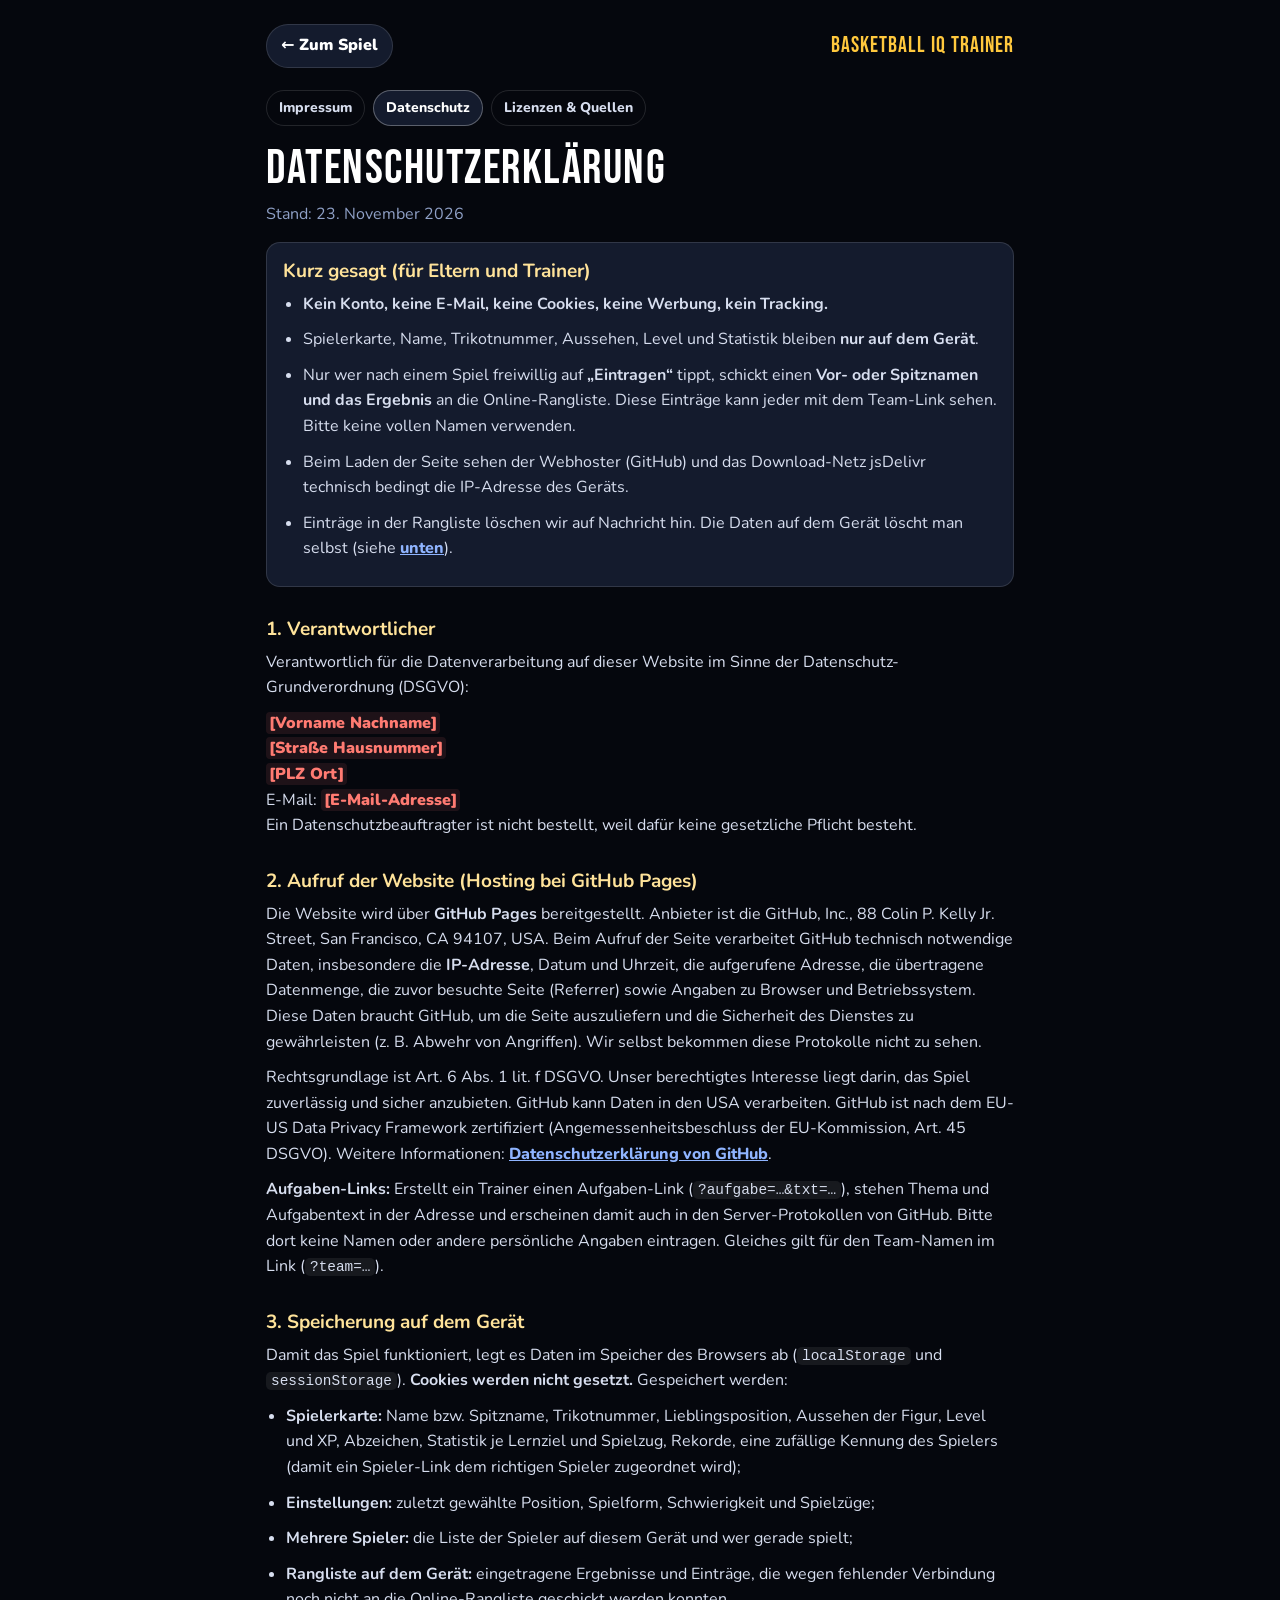
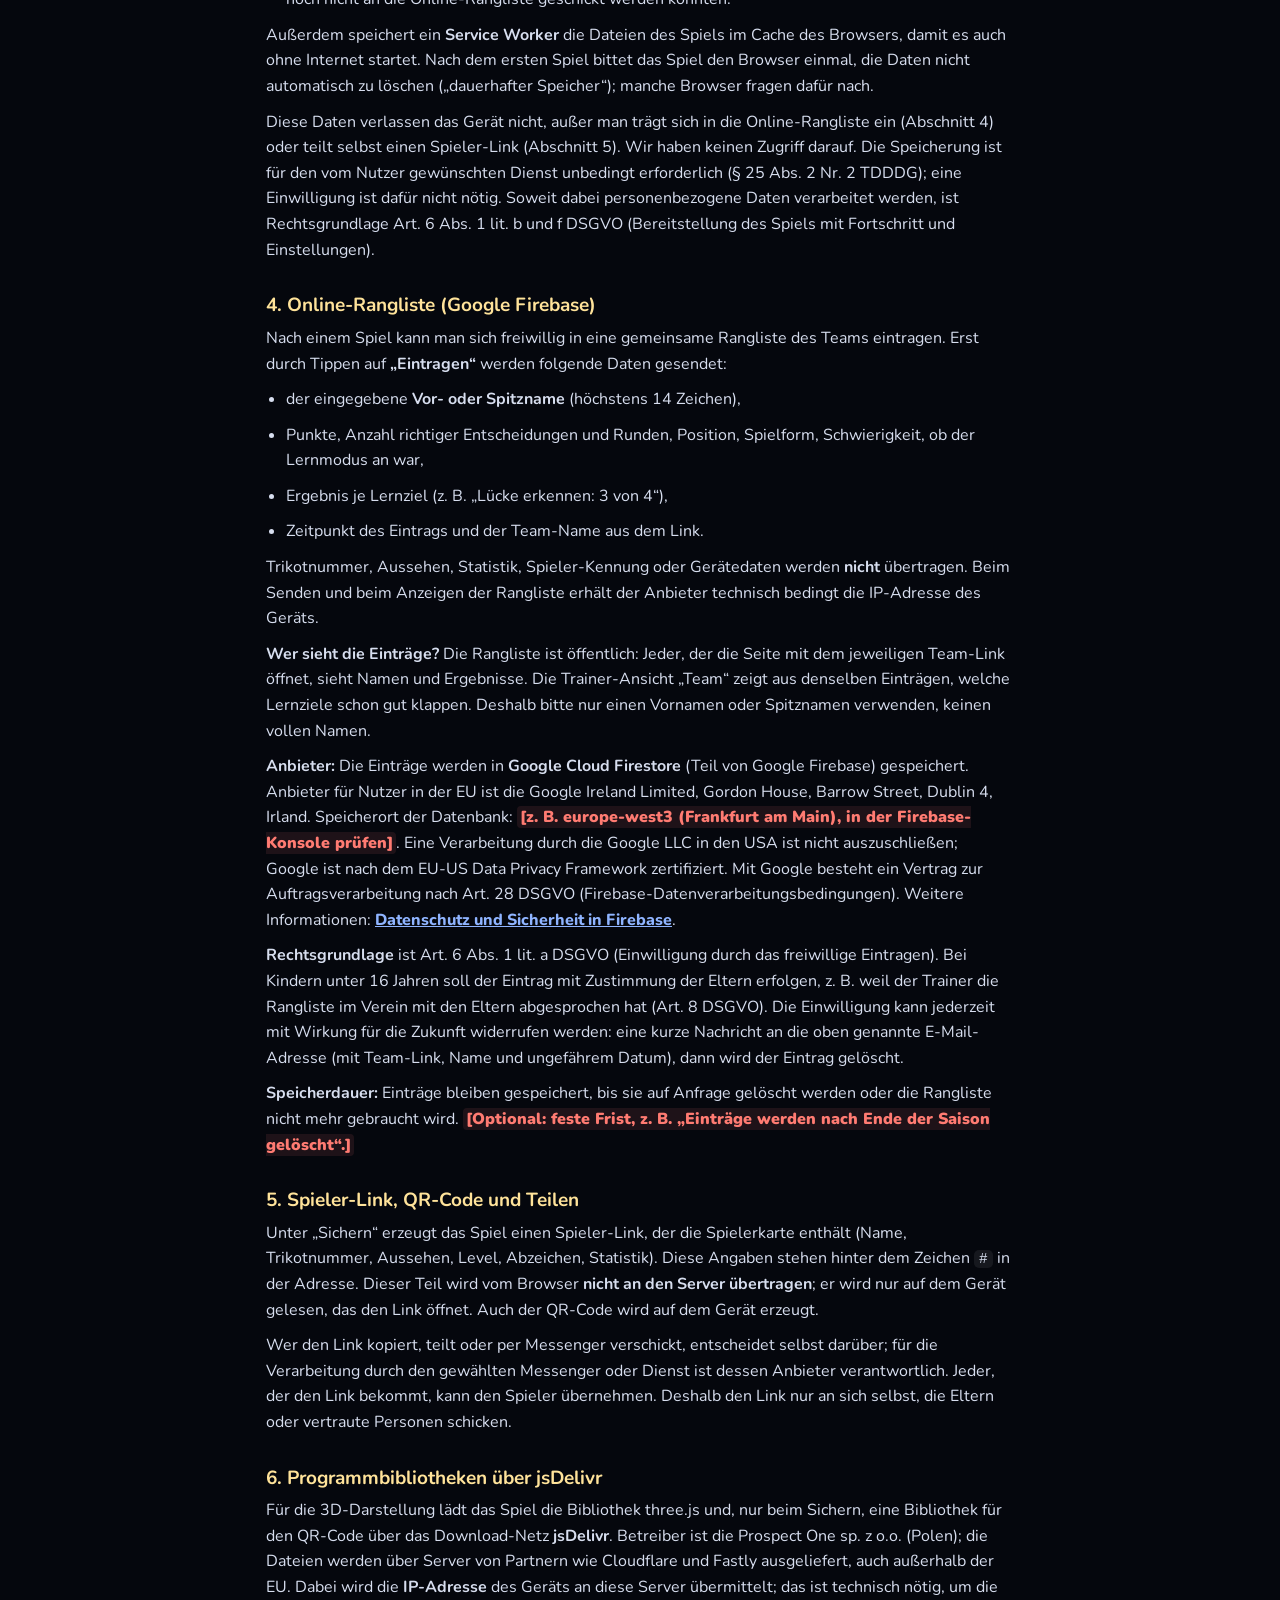
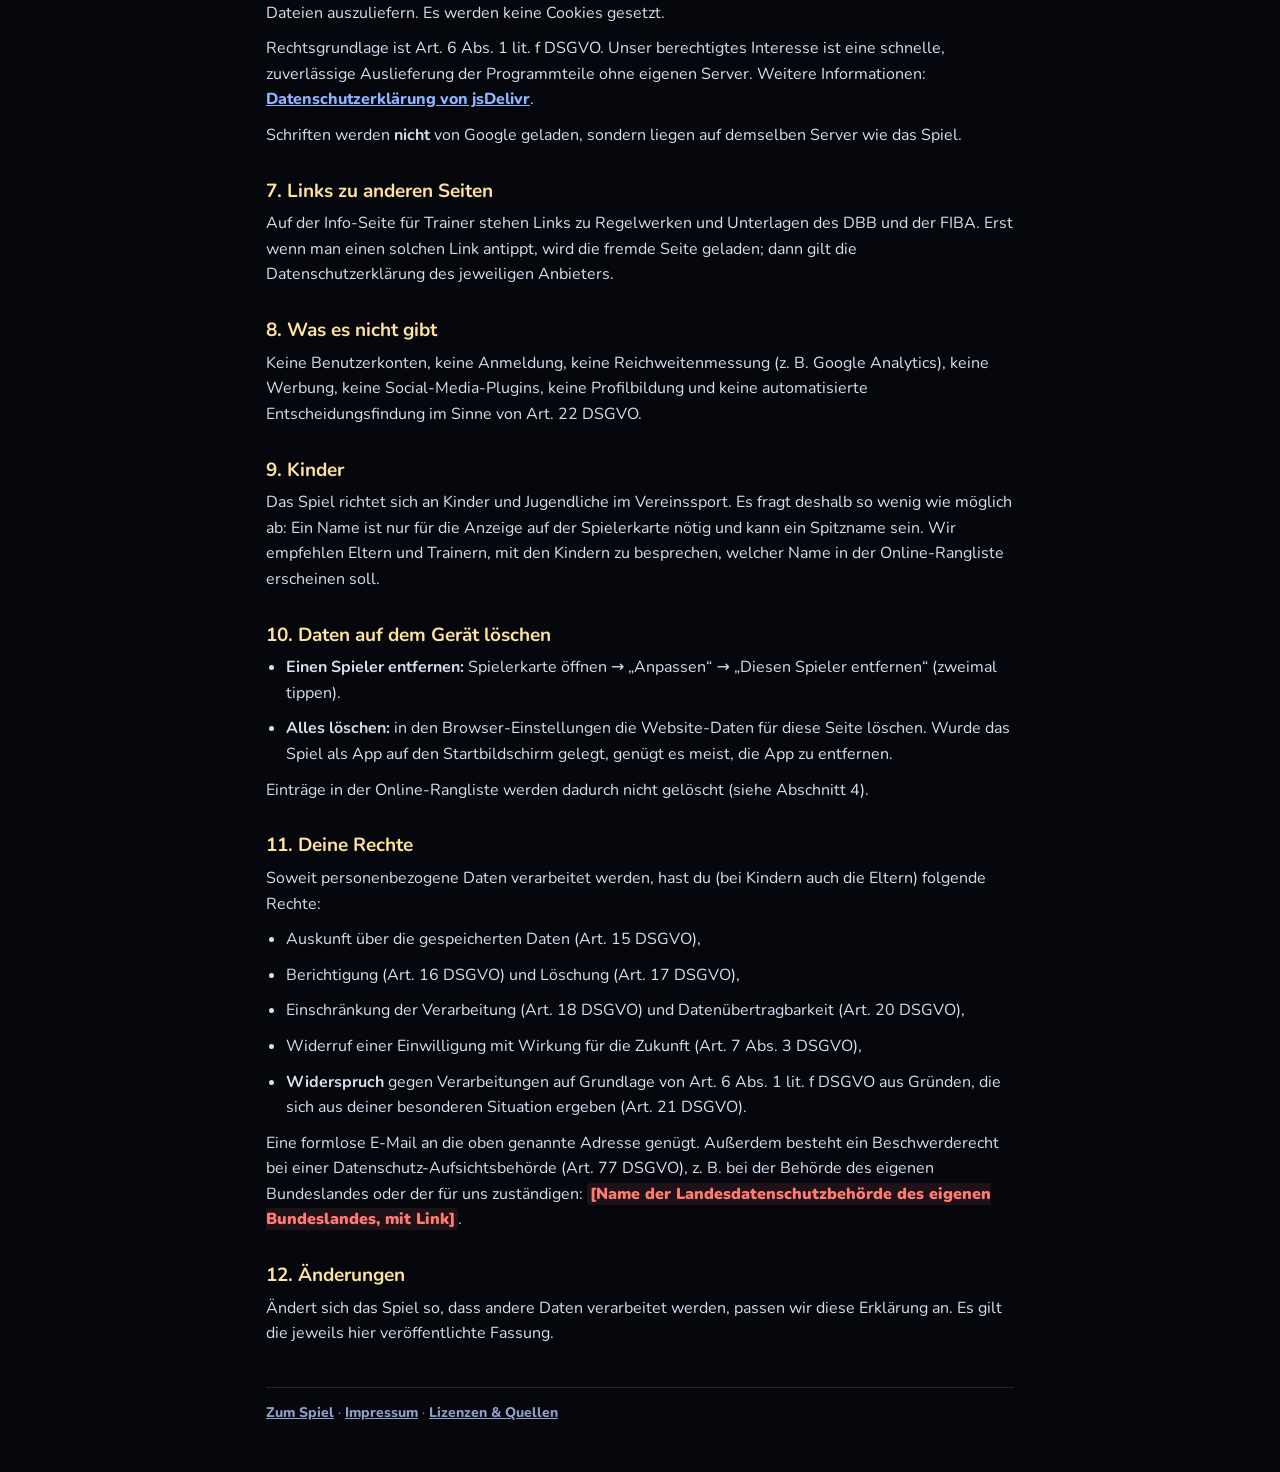
==== datenschutz.html @ e874f72d "Impressum, Datenschutzerklärung und Lizenzseite; Schriften lokal - impressum.html, datenschutz.html," ====
<!DOCTYPE html>
<html lang="de">
<head>
<meta charset="utf-8">
<meta name="viewport" content="width=device-width,initial-scale=1,viewport-fit=cover">
<meta name="theme-color" content="#05070d">
<meta name="robots" content="noindex">
<title>Datenschutz · Basketball IQ Trainer</title>
<link rel="icon" href="icon.svg" type="image/svg+xml">
<link rel="stylesheet" href="legal.css">
</head>
<body>
<div class="wrap">
<header class="top"><a class="back" href="./">&larr; Zum Spiel</a><span class="brand">Basketball IQ Trainer</span></header>
<nav class="legal" aria-label="Rechtliches"><a href="impressum.html">Impressum</a><a href="datenschutz.html" aria-current="page">Datenschutz</a><a href="lizenzen.html">Lizenzen &amp; Quellen</a></nav>

<h1>Datenschutzerklärung</h1>
<p class="mut">Stand: 23. November 2026</p>

<div class="box">
<h2>Kurz gesagt (für Eltern und Trainer)</h2>
<ul>
<li><b>Kein Konto, keine E-Mail, keine Cookies, keine Werbung, kein Tracking.</b></li>
<li>Spielerkarte, Name, Trikotnummer, Aussehen, Level und Statistik bleiben <b>nur auf dem Gerät</b>.</li>
<li>Nur wer nach einem Spiel freiwillig auf <b>„Eintragen“</b> tippt, schickt einen <b>Vor- oder Spitznamen und das Ergebnis</b> an die Online-Rangliste. Diese Einträge kann jeder mit dem Team-Link sehen. Bitte keine vollen Namen verwenden.</li>
<li>Beim Laden der Seite sehen der Webhoster (GitHub) und das Download-Netz jsDelivr technisch bedingt die IP-Adresse des Geräts.</li>
<li>Einträge in der Rangliste löschen wir auf Nachricht hin. Die Daten auf dem Gerät löscht man selbst (siehe <a href="#loeschen">unten</a>).</li>
</ul>
</div>

<h2>1. Verantwortlicher</h2>
<p>Verantwortlich für die Datenverarbeitung auf dieser Website im Sinne der Datenschutz-Grundverordnung (DSGVO):</p>
<address>
<span class="todo">[Vorname Nachname]</span><br>
<span class="todo">[Straße Hausnummer]</span><br>
<span class="todo">[PLZ Ort]</span><br>
E-Mail: <span class="todo">[E-Mail-Adresse]</span>
</address>
<p>Ein Datenschutzbeauftragter ist nicht bestellt, weil dafür keine gesetzliche Pflicht besteht.</p>

<h2>2. Aufruf der Website (Hosting bei GitHub Pages)</h2>
<p>Die Website wird über <b>GitHub Pages</b> bereitgestellt. Anbieter ist die GitHub, Inc., 88 Colin P. Kelly Jr. Street, San Francisco, CA 94107, USA. Beim Aufruf der Seite verarbeitet GitHub technisch notwendige Daten, insbesondere die <b>IP-Adresse</b>, Datum und Uhrzeit, die aufgerufene Adresse, die übertragene Datenmenge, die zuvor besuchte Seite (Referrer) sowie Angaben zu Browser und Betriebssystem. Diese Daten braucht GitHub, um die Seite auszuliefern und die Sicherheit des Dienstes zu gewährleisten (z. B. Abwehr von Angriffen). Wir selbst bekommen diese Protokolle nicht zu sehen.</p>
<p>Rechtsgrundlage ist Art. 6 Abs. 1 lit. f DSGVO. Unser berechtigtes Interesse liegt darin, das Spiel zuverlässig und sicher anzubieten. GitHub kann Daten in den USA verarbeiten. GitHub ist nach dem EU-US Data Privacy Framework zertifiziert (Angemessenheitsbeschluss der EU-Kommission, Art. 45 DSGVO). Weitere Informationen: <a href="https://docs.github.com/de/site-policy/privacy-policies/github-general-privacy-statement" target="_blank" rel="noopener">Datenschutzerklärung von GitHub</a>.</p>
<p><b>Aufgaben-Links:</b> Erstellt ein Trainer einen Aufgaben-Link (<code>?aufgabe=…&amp;txt=…</code>), stehen Thema und Aufgabentext in der Adresse und erscheinen damit auch in den Server-Protokollen von GitHub. Bitte dort keine Namen oder andere persönliche Angaben eintragen. Gleiches gilt für den Team-Namen im Link (<code>?team=…</code>).</p>

<h2>3. Speicherung auf dem Gerät</h2>
<p>Damit das Spiel funktioniert, legt es Daten im Speicher des Browsers ab (<code>localStorage</code> und <code>sessionStorage</code>). <b>Cookies werden nicht gesetzt.</b> Gespeichert werden:</p>
<ul>
<li><b>Spielerkarte:</b> Name bzw. Spitzname, Trikotnummer, Lieblingsposition, Aussehen der Figur, Level und XP, Abzeichen, Statistik je Lernziel und Spielzug, Rekorde, eine zufällige Kennung des Spielers (damit ein Spieler-Link dem richtigen Spieler zugeordnet wird);</li>
<li><b>Einstellungen:</b> zuletzt gewählte Position, Spielform, Schwierigkeit und Spielzüge;</li>
<li><b>Mehrere Spieler:</b> die Liste der Spieler auf diesem Gerät und wer gerade spielt;</li>
<li><b>Rangliste auf dem Gerät:</b> eingetragene Ergebnisse und Einträge, die wegen fehlender Verbindung noch nicht an die Online-Rangliste geschickt werden konnten.</li>
</ul>
<p>Außerdem speichert ein <b>Service Worker</b> die Dateien des Spiels im Cache des Browsers, damit es auch ohne Internet startet. Nach dem ersten Spiel bittet das Spiel den Browser einmal, die Daten nicht automatisch zu löschen („dauerhafter Speicher“); manche Browser fragen dafür nach.</p>
<p>Diese Daten verlassen das Gerät nicht, außer man trägt sich in die Online-Rangliste ein (Abschnitt 4) oder teilt selbst einen Spieler-Link (Abschnitt 5). Wir haben keinen Zugriff darauf. Die Speicherung ist für den vom Nutzer gewünschten Dienst unbedingt erforderlich (§ 25 Abs. 2 Nr. 2 TDDDG); eine Einwilligung ist dafür nicht nötig. Soweit dabei personenbezogene Daten verarbeitet werden, ist Rechtsgrundlage Art. 6 Abs. 1 lit. b und f DSGVO (Bereitstellung des Spiels mit Fortschritt und Einstellungen).</p>

<h2 id="rangliste">4. Online-Rangliste (Google Firebase)</h2>
<p>Nach einem Spiel kann man sich freiwillig in eine gemeinsame Rangliste des Teams eintragen. Erst durch Tippen auf <b>„Eintragen“</b> werden folgende Daten gesendet:</p>
<ul>
<li>der eingegebene <b>Vor- oder Spitzname</b> (höchstens 14 Zeichen),</li>
<li>Punkte, Anzahl richtiger Entscheidungen und Runden, Position, Spielform, Schwierigkeit, ob der Lernmodus an war,</li>
<li>Ergebnis je Lernziel (z. B. „Lücke erkennen: 3 von 4“),</li>
<li>Zeitpunkt des Eintrags und der Team-Name aus dem Link.</li>
</ul>
<p>Trikotnummer, Aussehen, Statistik, Spieler-Kennung oder Gerätedaten werden <b>nicht</b> übertragen. Beim Senden und beim Anzeigen der Rangliste erhält der Anbieter technisch bedingt die IP-Adresse des Geräts.</p>
<p><b>Wer sieht die Einträge?</b> Die Rangliste ist öffentlich: Jeder, der die Seite mit dem jeweiligen Team-Link öffnet, sieht Namen und Ergebnisse. Die Trainer-Ansicht „Team“ zeigt aus denselben Einträgen, welche Lernziele schon gut klappen. Deshalb bitte nur einen Vornamen oder Spitznamen verwenden, keinen vollen Namen.</p>
<p><b>Anbieter:</b> Die Einträge werden in <b>Google Cloud Firestore</b> (Teil von Google Firebase) gespeichert. Anbieter für Nutzer in der EU ist die Google Ireland Limited, Gordon House, Barrow Street, Dublin 4, Irland. Speicherort der Datenbank: <span class="todo">[z. B. europe-west3 (Frankfurt am Main), in der Firebase-Konsole prüfen]</span>. Eine Verarbeitung durch die Google LLC in den USA ist nicht auszuschließen; Google ist nach dem EU-US Data Privacy Framework zertifiziert. Mit Google besteht ein Vertrag zur Auftragsverarbeitung nach Art. 28 DSGVO (Firebase-Datenverarbeitungsbedingungen). Weitere Informationen: <a href="https://firebase.google.com/support/privacy" target="_blank" rel="noopener">Datenschutz und Sicherheit in Firebase</a>.</p>
<p><b>Rechtsgrundlage</b> ist Art. 6 Abs. 1 lit. a DSGVO (Einwilligung durch das freiwillige Eintragen). Bei Kindern unter 16 Jahren soll der Eintrag mit Zustimmung der Eltern erfolgen, z. B. weil der Trainer die Rangliste im Verein mit den Eltern abgesprochen hat (Art. 8 DSGVO). Die Einwilligung kann jederzeit mit Wirkung für die Zukunft widerrufen werden: eine kurze Nachricht an die oben genannte E-Mail-Adresse (mit Team-Link, Name und ungefährem Datum), dann wird der Eintrag gelöscht.</p>
<p><b>Speicherdauer:</b> Einträge bleiben gespeichert, bis sie auf Anfrage gelöscht werden oder die Rangliste nicht mehr gebraucht wird. <span class="todo">[Optional: feste Frist, z. B. „Einträge werden nach Ende der Saison gelöscht“.]</span></p>

<h2>5. Spieler-Link, QR-Code und Teilen</h2>
<p>Unter „Sichern“ erzeugt das Spiel einen Spieler-Link, der die Spielerkarte enthält (Name, Trikotnummer, Aussehen, Level, Abzeichen, Statistik). Diese Angaben stehen hinter dem Zeichen <code>#</code> in der Adresse. Dieser Teil wird vom Browser <b>nicht an den Server übertragen</b>; er wird nur auf dem Gerät gelesen, das den Link öffnet. Auch der QR-Code wird auf dem Gerät erzeugt.</p>
<p>Wer den Link kopiert, teilt oder per Messenger verschickt, entscheidet selbst darüber; für die Verarbeitung durch den gewählten Messenger oder Dienst ist dessen Anbieter verantwortlich. Jeder, der den Link bekommt, kann den Spieler übernehmen. Deshalb den Link nur an sich selbst, die Eltern oder vertraute Personen schicken.</p>

<h2>6. Programmbibliotheken über jsDelivr</h2>
<p>Für die 3D-Darstellung lädt das Spiel die Bibliothek three.js und, nur beim Sichern, eine Bibliothek für den QR-Code über das Download-Netz <b>jsDelivr</b>. Betreiber ist die Prospect One sp. z o.o. (Polen); die Dateien werden über Server von Partnern wie Cloudflare und Fastly ausgeliefert, auch außerhalb der EU. Dabei wird die <b>IP-Adresse</b> des Geräts an diese Server übermittelt; das ist technisch nötig, um die Dateien auszuliefern. Es werden keine Cookies gesetzt.</p>
<p>Rechtsgrundlage ist Art. 6 Abs. 1 lit. f DSGVO. Unser berechtigtes Interesse ist eine schnelle, zuverlässige Auslieferung der Programmteile ohne eigenen Server. Weitere Informationen: <a href="https://www.jsdelivr.com/terms/privacy-policy-jsdelivr-net" target="_blank" rel="noopener">Datenschutzerklärung von jsDelivr</a>.</p>
<p>Schriften werden <b>nicht</b> von Google geladen, sondern liegen auf demselben Server wie das Spiel.</p>

<h2>7. Links zu anderen Seiten</h2>
<p>Auf der Info-Seite für Trainer stehen Links zu Regelwerken und Unterlagen des DBB und der FIBA. Erst wenn man einen solchen Link antippt, wird die fremde Seite geladen; dann gilt die Datenschutzerklärung des jeweiligen Anbieters.</p>

<h2>8. Was es nicht gibt</h2>
<p>Keine Benutzerkonten, keine Anmeldung, keine Reichweitenmessung (z. B. Google Analytics), keine Werbung, keine Social-Media-Plugins, keine Profilbildung und keine automatisierte Entscheidungsfindung im Sinne von Art. 22 DSGVO.</p>

<h2>9. Kinder</h2>
<p>Das Spiel richtet sich an Kinder und Jugendliche im Vereinssport. Es fragt deshalb so wenig wie möglich ab: Ein Name ist nur für die Anzeige auf der Spielerkarte nötig und kann ein Spitzname sein. Wir empfehlen Eltern und Trainern, mit den Kindern zu besprechen, welcher Name in der Online-Rangliste erscheinen soll.</p>

<h2 id="loeschen">10. Daten auf dem Gerät löschen</h2>
<ul>
<li><b>Einen Spieler entfernen:</b> Spielerkarte öffnen → „Anpassen“ → „Diesen Spieler entfernen“ (zweimal tippen).</li>
<li><b>Alles löschen:</b> in den Browser-Einstellungen die Website-Daten für diese Seite löschen. Wurde das Spiel als App auf den Startbildschirm gelegt, genügt es meist, die App zu entfernen.</li>
</ul>
<p>Einträge in der Online-Rangliste werden dadurch nicht gelöscht (siehe Abschnitt 4).</p>

<h2>11. Deine Rechte</h2>
<p>Soweit personenbezogene Daten verarbeitet werden, hast du (bei Kindern auch die Eltern) folgende Rechte:</p>
<ul>
<li>Auskunft über die gespeicherten Daten (Art. 15 DSGVO),</li>
<li>Berichtigung (Art. 16 DSGVO) und Löschung (Art. 17 DSGVO),</li>
<li>Einschränkung der Verarbeitung (Art. 18 DSGVO) und Datenübertragbarkeit (Art. 20 DSGVO),</li>
<li>Widerruf einer Einwilligung mit Wirkung für die Zukunft (Art. 7 Abs. 3 DSGVO),</li>
<li><b>Widerspruch</b> gegen Verarbeitungen auf Grundlage von Art. 6 Abs. 1 lit. f DSGVO aus Gründen, die sich aus deiner besonderen Situation ergeben (Art. 21 DSGVO).</li>
</ul>
<p>Eine formlose E-Mail an die oben genannte Adresse genügt. Außerdem besteht ein Beschwerderecht bei einer Datenschutz-Aufsichtsbehörde (Art. 77 DSGVO), z. B. bei der Behörde des eigenen Bundeslandes oder der für uns zuständigen: <span class="todo">[Name der Landesdatenschutzbehörde des eigenen Bundeslandes, mit Link]</span>.</p>

<h2>12. Änderungen</h2>
<p>Ändert sich das Spiel so, dass andere Daten verarbeitet werden, passen wir diese Erklärung an. Es gilt die jeweils hier veröffentlichte Fassung.</p>

<footer><a href="./">Zum Spiel</a> · <a href="impressum.html">Impressum</a> · <a href="lizenzen.html">Lizenzen &amp; Quellen</a></footer>
</div>
</body>
</html>
---- legal.css ----
/* Gemeinsames Aussehen für Impressum, Datenschutz und Lizenzen (gleiche Farben wie das Spiel) */
@font-face{font-family:'Bebas Neue';font-style:normal;font-weight:400;font-display:swap;src:url(fonts/bebas-neue-latin.woff2) format('woff2')}
@font-face{font-family:'Nunito';font-style:normal;font-weight:200 1000;font-display:swap;src:url(fonts/nunito-latin.woff2) format('woff2')}
:root{--bg:#05070d;--card:#141b2d;--line:rgba(255,255,255,.12);--tx:#d7deef;--mut:#8fa0c6;--hd:#fff;--acc:#ffe39a;--lnk:#8fb4ff;--gold:#ffc83d;--todo:#ff7b72}
*{box-sizing:border-box}
html{-webkit-text-size-adjust:100%}
body{margin:0;background:var(--bg);color:var(--tx);font-family:Nunito,system-ui,sans-serif;font-size:16px;line-height:1.6}
.wrap{max-width:780px;margin:0 auto;padding:max(16px,env(safe-area-inset-top)) max(16px,env(safe-area-inset-right)) 48px max(16px,env(safe-area-inset-left))}
header.top{display:flex;align-items:center;gap:12px;padding:8px 0 4px;flex-wrap:wrap}
header.top a.back{display:inline-flex;align-items:center;gap:6px;color:#fff;text-decoration:none;font-weight:900;background:var(--card);border:1px solid var(--line);border-radius:999px;padding:8px 14px}
header.top a.back:hover{border-color:rgba(255,255,255,.3)}
header.top .brand{font-family:'Bebas Neue',Impact,sans-serif;font-size:22px;letter-spacing:1px;color:var(--gold);margin-left:auto}
nav.legal{display:flex;gap:8px;flex-wrap:wrap;margin:18px 0 6px}
nav.legal a{color:var(--tx);text-decoration:none;font-weight:800;font-size:14px;border:1px solid var(--line);border-radius:999px;padding:6px 12px}
nav.legal a[aria-current]{background:var(--card);color:#fff;border-color:rgba(255,255,255,.3)}
h1{font-family:'Bebas Neue',Impact,sans-serif;font-weight:400;letter-spacing:1.5px;font-size:clamp(34px,8vw,48px);line-height:1.05;color:var(--hd);margin:18px 0 8px}
h2{font-size:19px;color:var(--acc);margin:30px 0 8px;line-height:1.3}
h3{font-size:16px;color:#fff;margin:20px 0 6px}
p,li{margin:0 0 10px}
ul{padding-left:20px;margin:0 0 10px}
a{color:var(--lnk);font-weight:800;overflow-wrap:anywhere}
small,.mut{color:var(--mut)}
address{font-style:normal}
.box{background:var(--card);border:1px solid var(--line);border-radius:14px;padding:14px 16px;margin:14px 0}
.box h2{margin-top:2px}
.box ul{margin-bottom:0}
table{width:100%;border-collapse:collapse;margin:8px 0 14px;font-size:14.5px}
th,td{text-align:left;vertical-align:top;padding:8px 10px;border-bottom:1px solid var(--line)}
th{color:#fff;font-weight:900}
.tbl{overflow-x:auto}
code{font-size:.9em;background:rgba(255,255,255,.07);padding:1px 5px;border-radius:5px;overflow-wrap:anywhere}
/* Platzhalter: vor der Veröffentlichung ausfüllen */
.todo{color:var(--todo);font-weight:900;background:rgba(255,123,114,.1);border-radius:4px;padding:0 3px}
footer{margin-top:40px;padding-top:14px;border-top:1px solid var(--line);font-size:14px;color:var(--mut)}
footer a{color:var(--mut)}
pre.lic{white-space:pre-wrap;font-size:13px;line-height:1.45;background:rgba(255,255,255,.04);border:1px solid var(--line);border-radius:10px;padding:10px 12px;color:var(--mut)}
details{margin:6px 0 12px}
summary{cursor:pointer;font-weight:800;color:#fff}
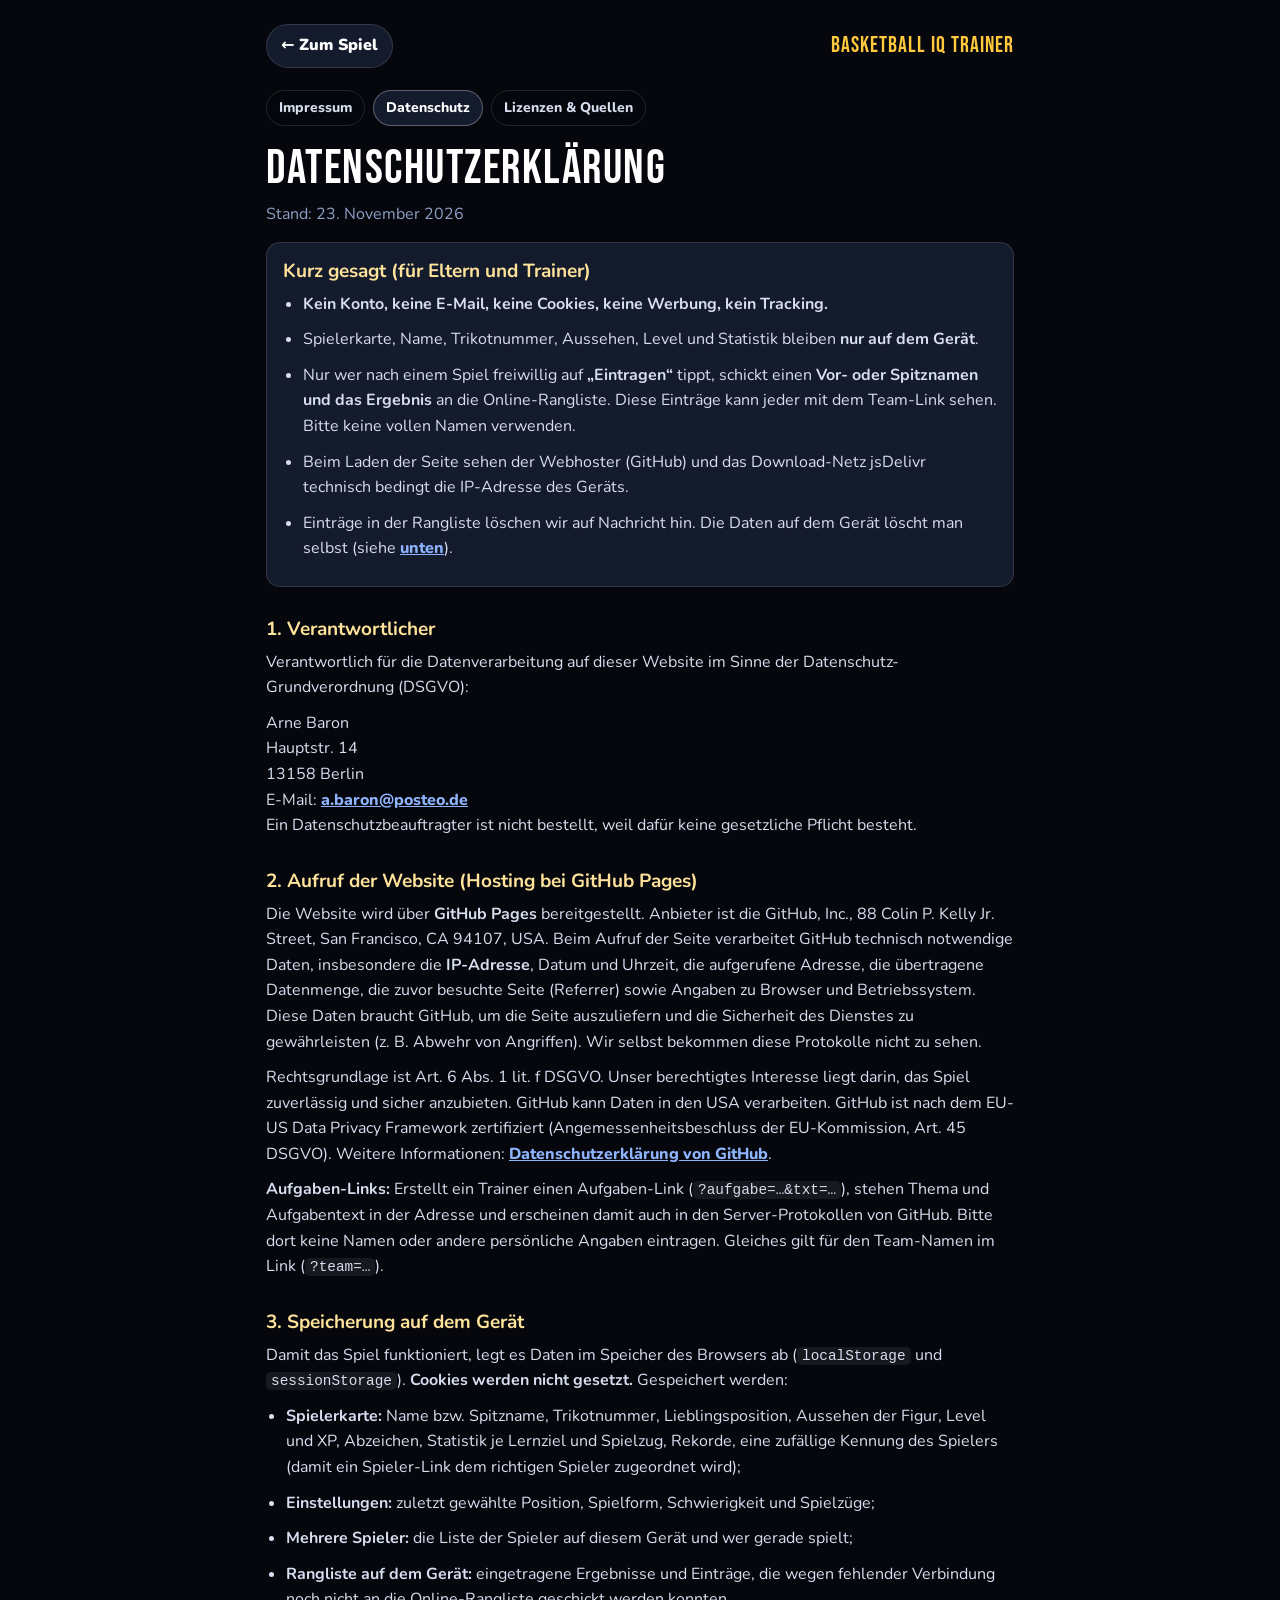
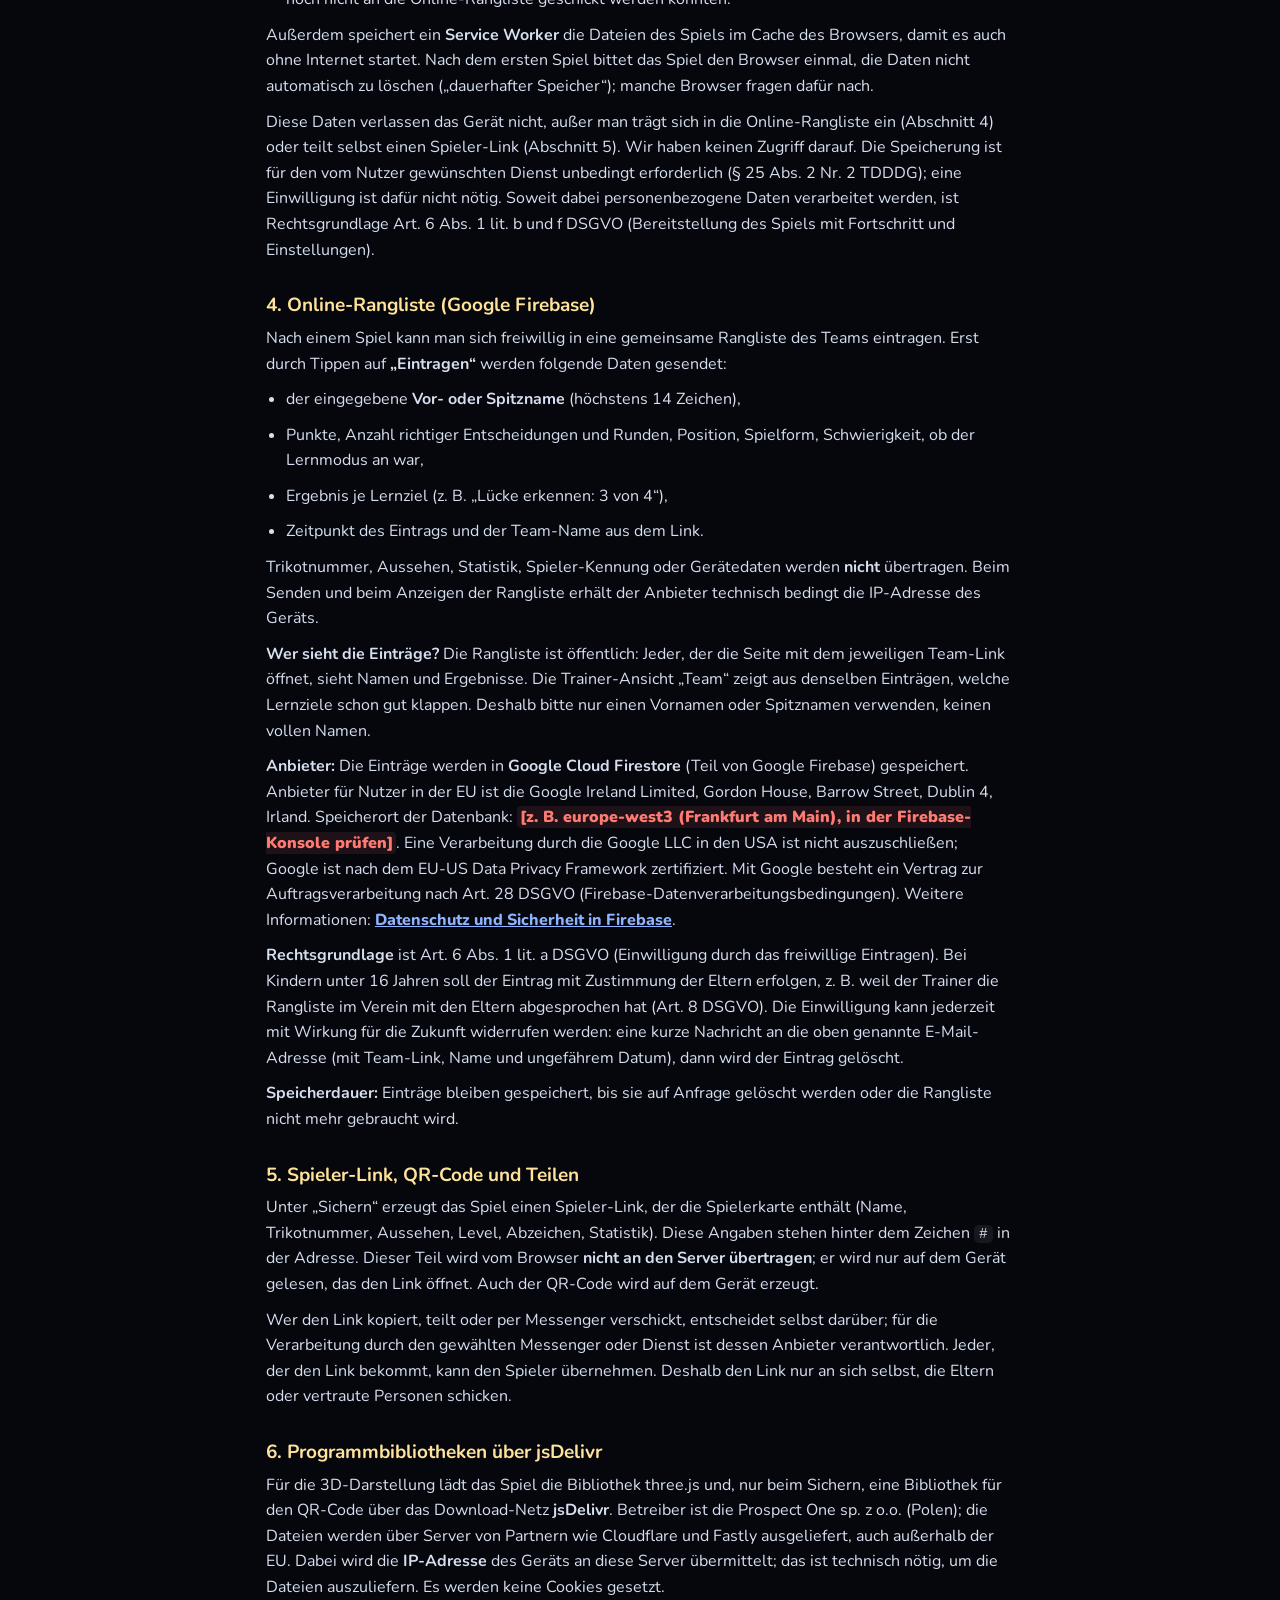
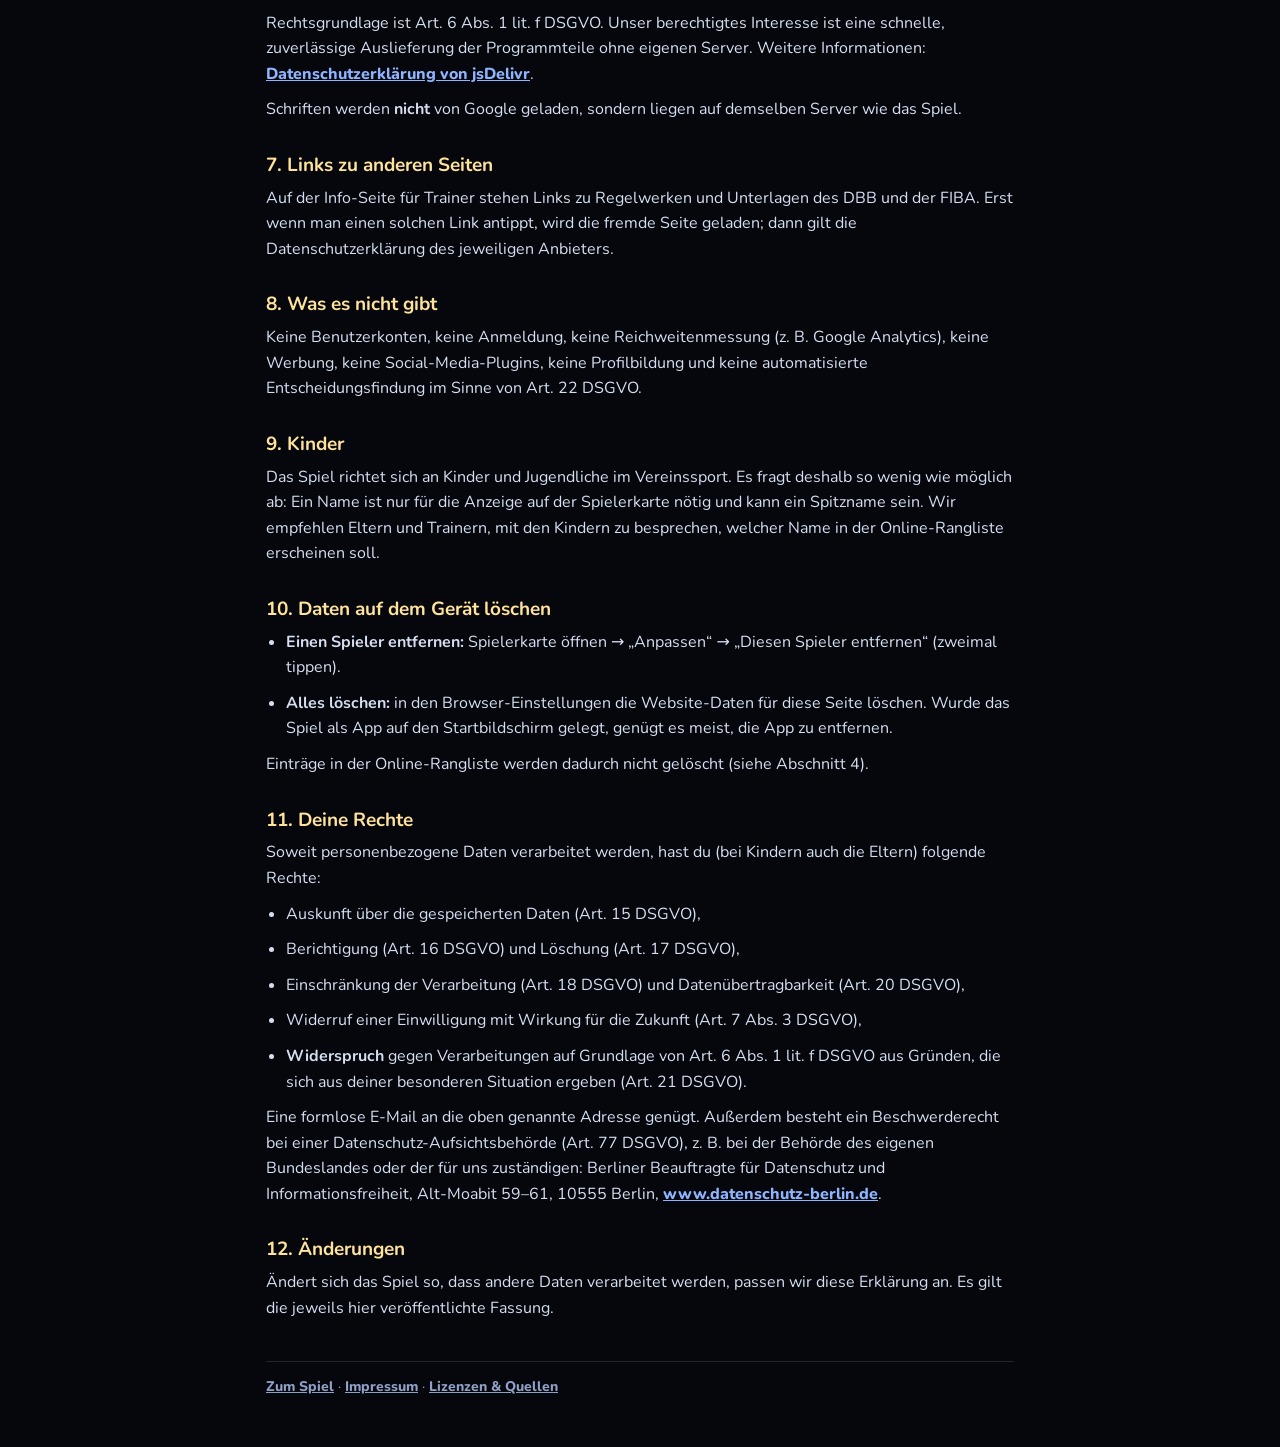
==== commit ab820ab4: "Impressum und Datenschutz: Anbieterangaben und Berliner Aufsichtsbehörde eingetragen Co-Authored-By:" ====
--- a/datenschutz.html
+++ b/datenschutz.html
@@ -31,10 +31,10 @@
 <h2>1. Verantwortlicher</h2>
 <p>Verantwortlich für die Datenverarbeitung auf dieser Website im Sinne der Datenschutz-Grundverordnung (DSGVO):</p>
 <address>
-<span class="todo">[Vorname Nachname]</span><br>
-<span class="todo">[Straße Hausnummer]</span><br>
-<span class="todo">[PLZ Ort]</span><br>
-E-Mail: <span class="todo">[E-Mail-Adresse]</span>
+Arne Baron<br>
+Hauptstr. 14<br>
+13158 Berlin<br>
+E-Mail: <a href="mailto:a.baron@posteo.de">a.baron@posteo.de</a>
 </address>
 <p>Ein Datenschutzbeauftragter ist nicht bestellt, weil dafür keine gesetzliche Pflicht besteht.</p>
 
@@ -66,7 +66,7 @@
 <p><b>Wer sieht die Einträge?</b> Die Rangliste ist öffentlich: Jeder, der die Seite mit dem jeweiligen Team-Link öffnet, sieht Namen und Ergebnisse. Die Trainer-Ansicht „Team“ zeigt aus denselben Einträgen, welche Lernziele schon gut klappen. Deshalb bitte nur einen Vornamen oder Spitznamen verwenden, keinen vollen Namen.</p>
 <p><b>Anbieter:</b> Die Einträge werden in <b>Google Cloud Firestore</b> (Teil von Google Firebase) gespeichert. Anbieter für Nutzer in der EU ist die Google Ireland Limited, Gordon House, Barrow Street, Dublin 4, Irland. Speicherort der Datenbank: <span class="todo">[z. B. europe-west3 (Frankfurt am Main), in der Firebase-Konsole prüfen]</span>. Eine Verarbeitung durch die Google LLC in den USA ist nicht auszuschließen; Google ist nach dem EU-US Data Privacy Framework zertifiziert. Mit Google besteht ein Vertrag zur Auftragsverarbeitung nach Art. 28 DSGVO (Firebase-Datenverarbeitungsbedingungen). Weitere Informationen: <a href="https://firebase.google.com/support/privacy" target="_blank" rel="noopener">Datenschutz und Sicherheit in Firebase</a>.</p>
 <p><b>Rechtsgrundlage</b> ist Art. 6 Abs. 1 lit. a DSGVO (Einwilligung durch das freiwillige Eintragen). Bei Kindern unter 16 Jahren soll der Eintrag mit Zustimmung der Eltern erfolgen, z. B. weil der Trainer die Rangliste im Verein mit den Eltern abgesprochen hat (Art. 8 DSGVO). Die Einwilligung kann jederzeit mit Wirkung für die Zukunft widerrufen werden: eine kurze Nachricht an die oben genannte E-Mail-Adresse (mit Team-Link, Name und ungefährem Datum), dann wird der Eintrag gelöscht.</p>
-<p><b>Speicherdauer:</b> Einträge bleiben gespeichert, bis sie auf Anfrage gelöscht werden oder die Rangliste nicht mehr gebraucht wird. <span class="todo">[Optional: feste Frist, z. B. „Einträge werden nach Ende der Saison gelöscht“.]</span></p>
+<p><b>Speicherdauer:</b> Einträge bleiben gespeichert, bis sie auf Anfrage gelöscht werden oder die Rangliste nicht mehr gebraucht wird.</p>
 
 <h2>5. Spieler-Link, QR-Code und Teilen</h2>
 <p>Unter „Sichern“ erzeugt das Spiel einen Spieler-Link, der die Spielerkarte enthält (Name, Trikotnummer, Aussehen, Level, Abzeichen, Statistik). Diese Angaben stehen hinter dem Zeichen <code>#</code> in der Adresse. Dieser Teil wird vom Browser <b>nicht an den Server übertragen</b>; er wird nur auf dem Gerät gelesen, das den Link öffnet. Auch der QR-Code wird auf dem Gerät erzeugt.</p>
@@ -102,7 +102,7 @@
 <li>Widerruf einer Einwilligung mit Wirkung für die Zukunft (Art. 7 Abs. 3 DSGVO),</li>
 <li><b>Widerspruch</b> gegen Verarbeitungen auf Grundlage von Art. 6 Abs. 1 lit. f DSGVO aus Gründen, die sich aus deiner besonderen Situation ergeben (Art. 21 DSGVO).</li>
 </ul>
-<p>Eine formlose E-Mail an die oben genannte Adresse genügt. Außerdem besteht ein Beschwerderecht bei einer Datenschutz-Aufsichtsbehörde (Art. 77 DSGVO), z. B. bei der Behörde des eigenen Bundeslandes oder der für uns zuständigen: <span class="todo">[Name der Landesdatenschutzbehörde des eigenen Bundeslandes, mit Link]</span>.</p>
+<p>Eine formlose E-Mail an die oben genannte Adresse genügt. Außerdem besteht ein Beschwerderecht bei einer Datenschutz-Aufsichtsbehörde (Art. 77 DSGVO), z. B. bei der Behörde des eigenen Bundeslandes oder der für uns zuständigen: Berliner Beauftragte für Datenschutz und Informationsfreiheit, Alt-Moabit 59–61, 10555 Berlin, <a href="https://www.datenschutz-berlin.de" target="_blank" rel="noopener">www.datenschutz-berlin.de</a>.</p>
 
 <h2>12. Änderungen</h2>
 <p>Ändert sich das Spiel so, dass andere Daten verarbeitet werden, passen wir diese Erklärung an. Es gilt die jeweils hier veröffentlichte Fassung.</p>
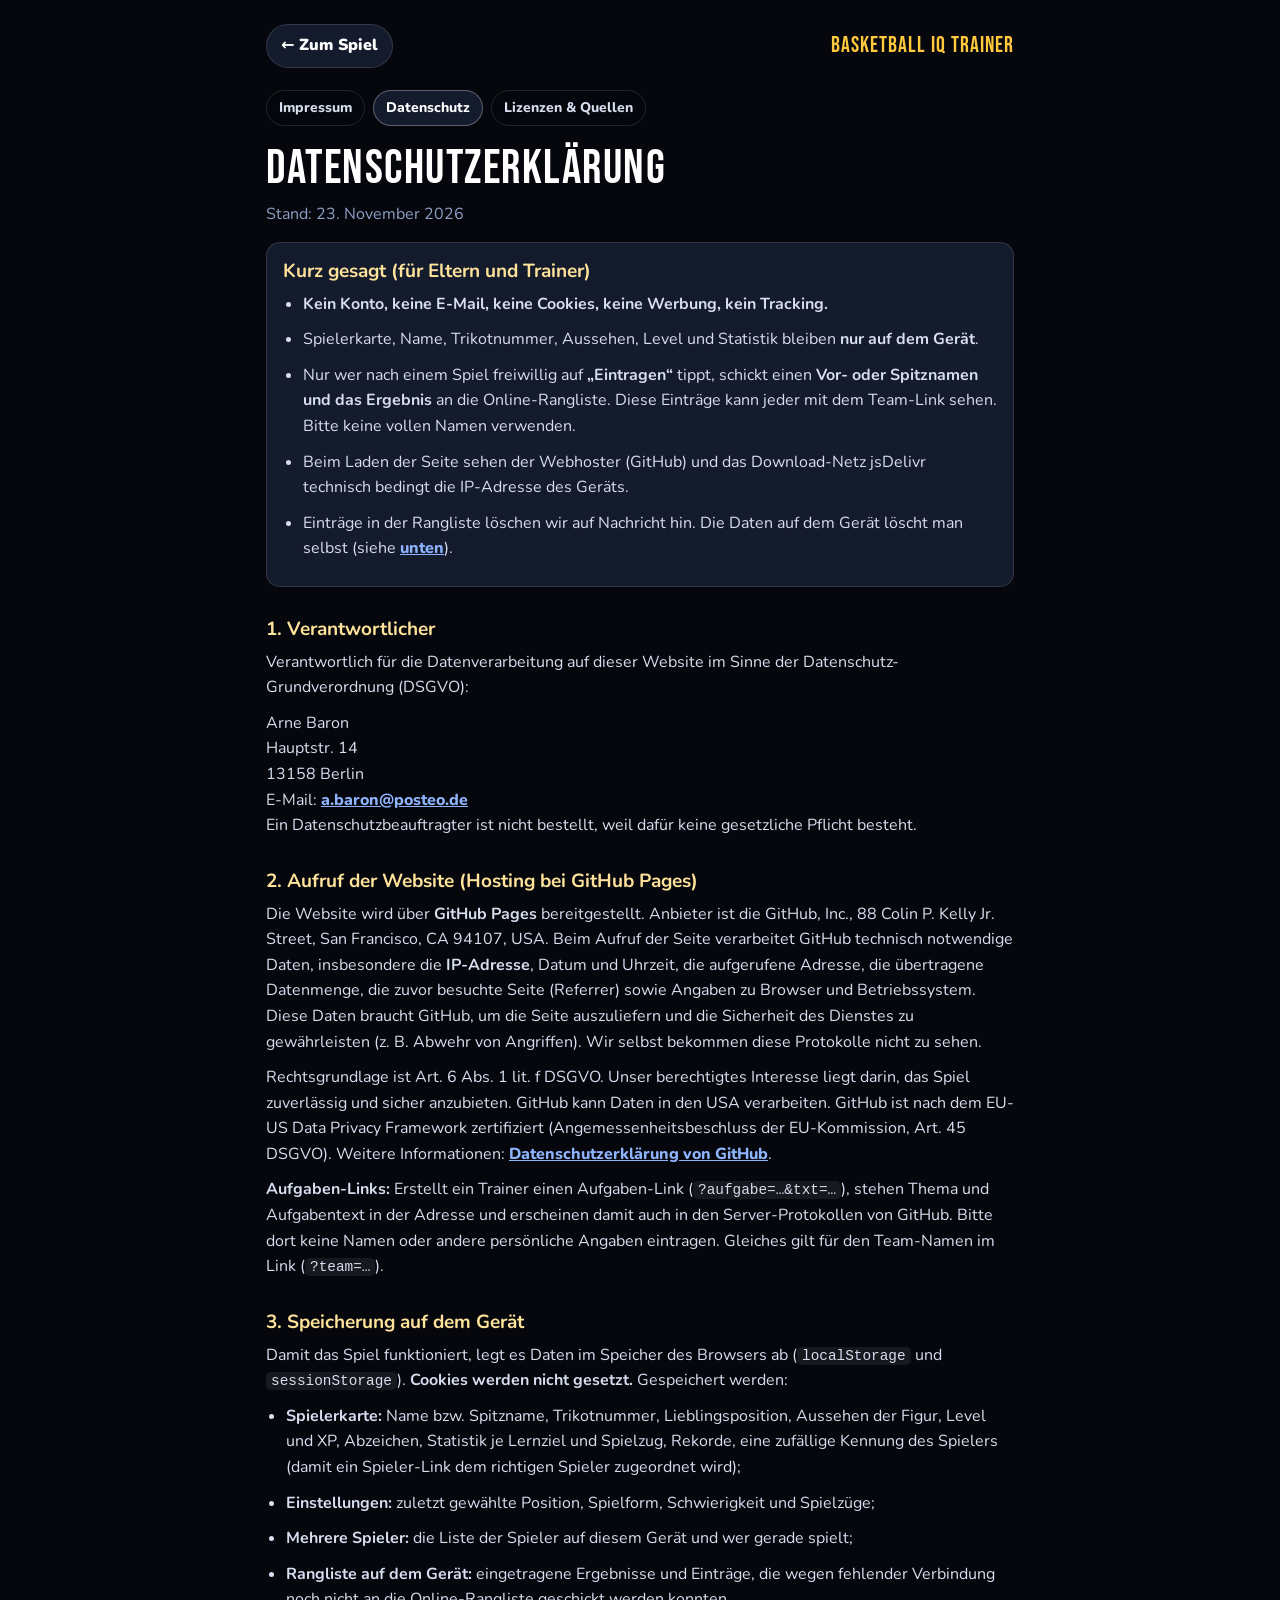
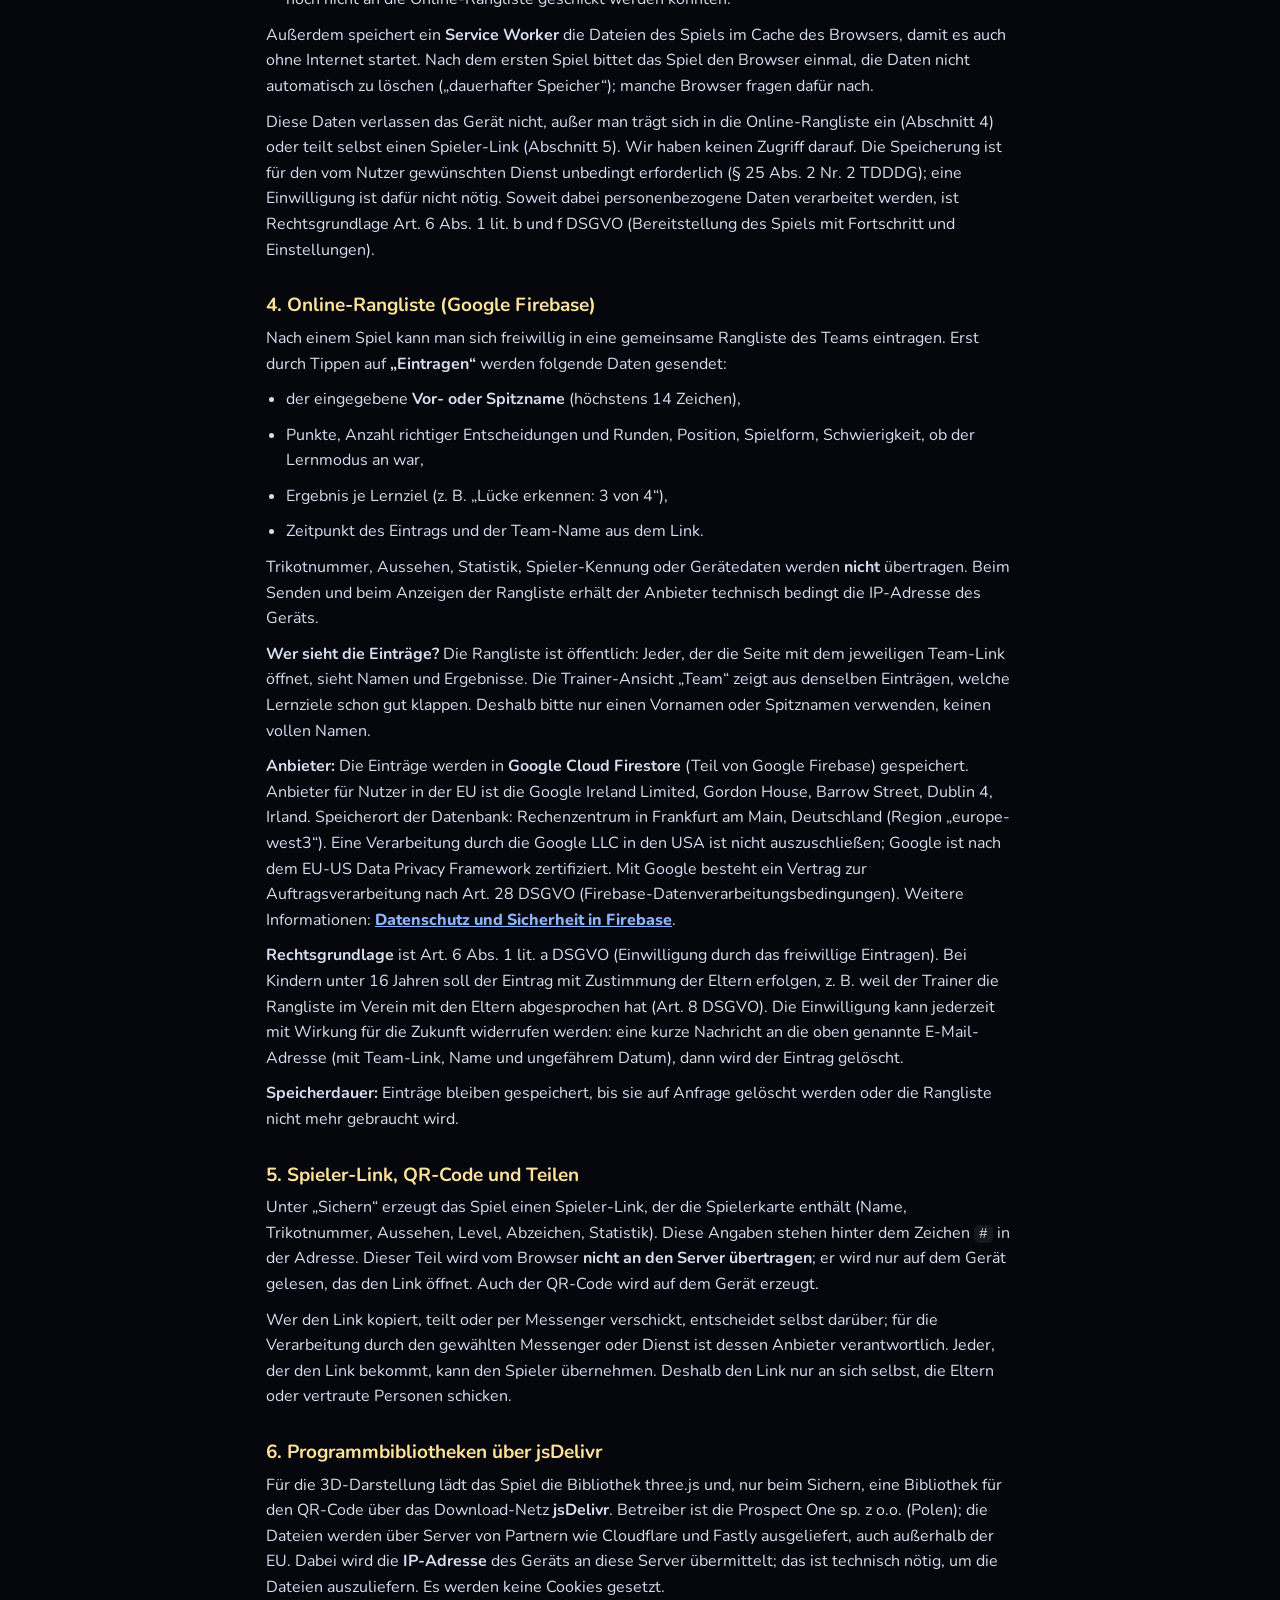
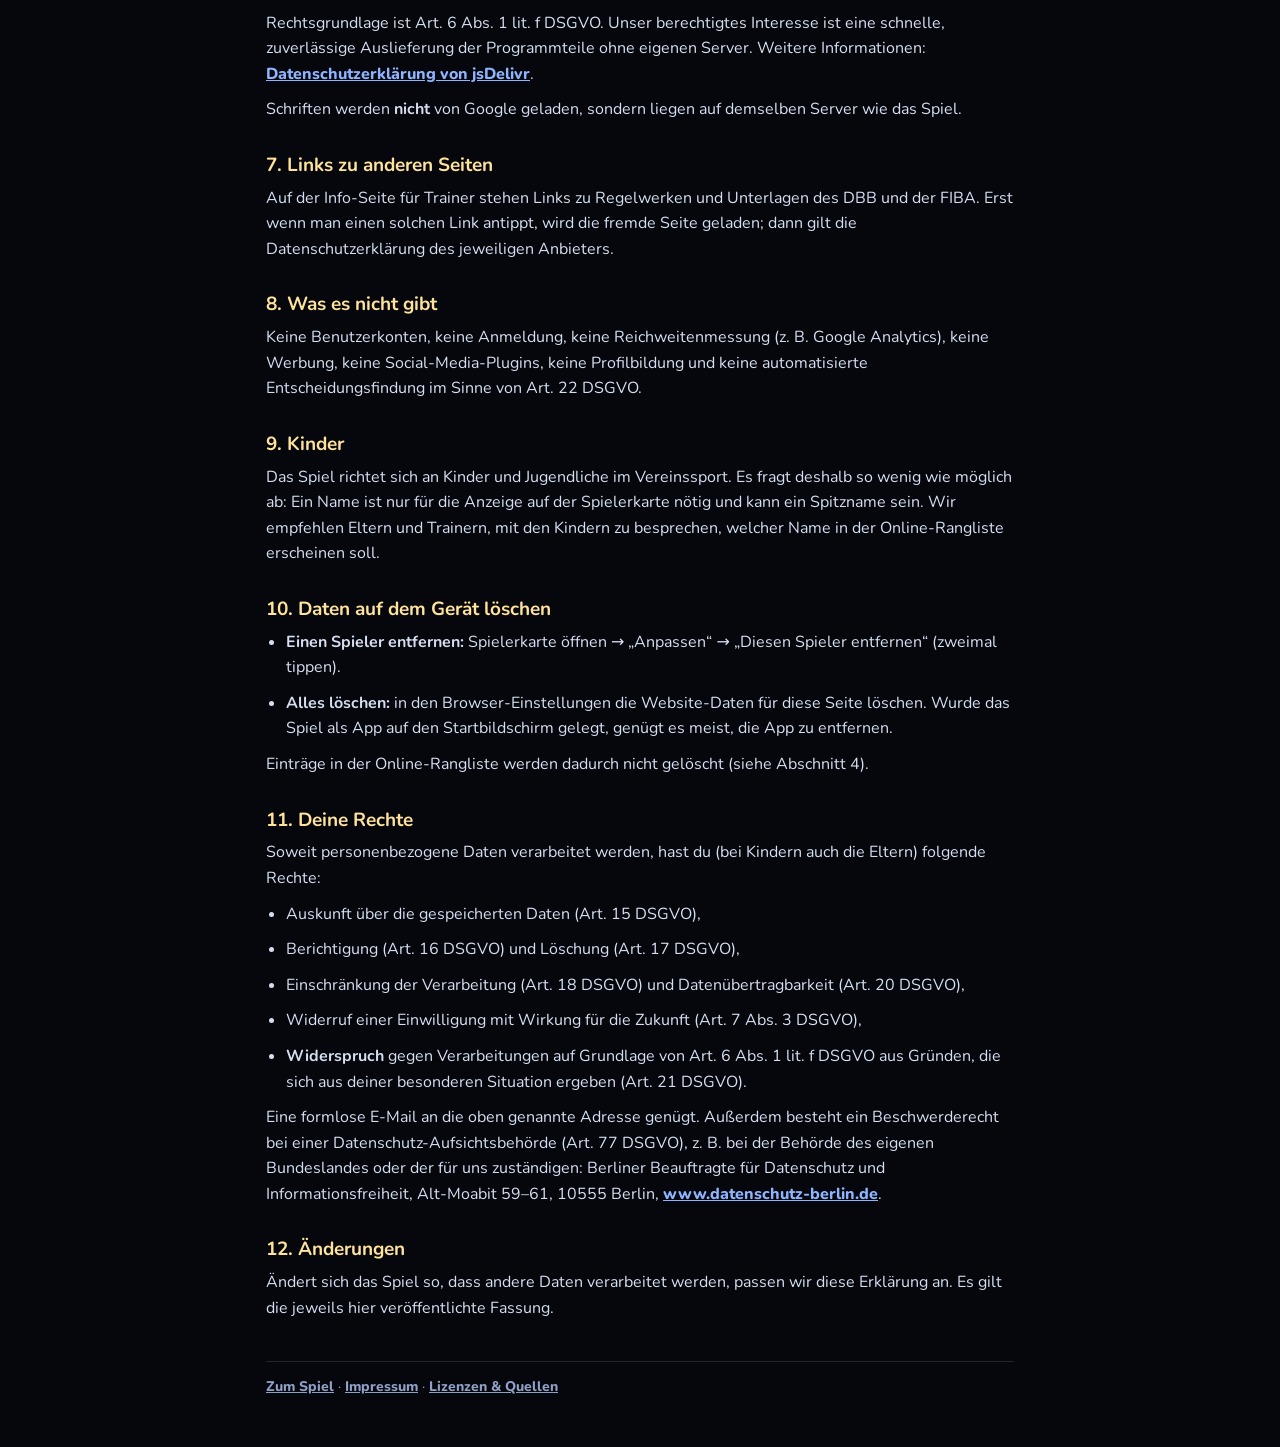
==== commit de4428f3: "Datenschutz: Firestore-Standort Frankfurt (europe-west3) eingetragen Co-Authored-By: Claude Opus 5.5" ====
--- a/datenschutz.html
+++ b/datenschutz.html
@@ -64,7 +64,7 @@
 </ul>
 <p>Trikotnummer, Aussehen, Statistik, Spieler-Kennung oder Gerätedaten werden <b>nicht</b> übertragen. Beim Senden und beim Anzeigen der Rangliste erhält der Anbieter technisch bedingt die IP-Adresse des Geräts.</p>
 <p><b>Wer sieht die Einträge?</b> Die Rangliste ist öffentlich: Jeder, der die Seite mit dem jeweiligen Team-Link öffnet, sieht Namen und Ergebnisse. Die Trainer-Ansicht „Team“ zeigt aus denselben Einträgen, welche Lernziele schon gut klappen. Deshalb bitte nur einen Vornamen oder Spitznamen verwenden, keinen vollen Namen.</p>
-<p><b>Anbieter:</b> Die Einträge werden in <b>Google Cloud Firestore</b> (Teil von Google Firebase) gespeichert. Anbieter für Nutzer in der EU ist die Google Ireland Limited, Gordon House, Barrow Street, Dublin 4, Irland. Speicherort der Datenbank: <span class="todo">[z. B. europe-west3 (Frankfurt am Main), in der Firebase-Konsole prüfen]</span>. Eine Verarbeitung durch die Google LLC in den USA ist nicht auszuschließen; Google ist nach dem EU-US Data Privacy Framework zertifiziert. Mit Google besteht ein Vertrag zur Auftragsverarbeitung nach Art. 28 DSGVO (Firebase-Datenverarbeitungsbedingungen). Weitere Informationen: <a href="https://firebase.google.com/support/privacy" target="_blank" rel="noopener">Datenschutz und Sicherheit in Firebase</a>.</p>
+<p><b>Anbieter:</b> Die Einträge werden in <b>Google Cloud Firestore</b> (Teil von Google Firebase) gespeichert. Anbieter für Nutzer in der EU ist die Google Ireland Limited, Gordon House, Barrow Street, Dublin 4, Irland. Speicherort der Datenbank: Rechenzentrum in Frankfurt am Main, Deutschland (Region „europe-west3“). Eine Verarbeitung durch die Google LLC in den USA ist nicht auszuschließen; Google ist nach dem EU-US Data Privacy Framework zertifiziert. Mit Google besteht ein Vertrag zur Auftragsverarbeitung nach Art. 28 DSGVO (Firebase-Datenverarbeitungsbedingungen). Weitere Informationen: <a href="https://firebase.google.com/support/privacy" target="_blank" rel="noopener">Datenschutz und Sicherheit in Firebase</a>.</p>
 <p><b>Rechtsgrundlage</b> ist Art. 6 Abs. 1 lit. a DSGVO (Einwilligung durch das freiwillige Eintragen). Bei Kindern unter 16 Jahren soll der Eintrag mit Zustimmung der Eltern erfolgen, z. B. weil der Trainer die Rangliste im Verein mit den Eltern abgesprochen hat (Art. 8 DSGVO). Die Einwilligung kann jederzeit mit Wirkung für die Zukunft widerrufen werden: eine kurze Nachricht an die oben genannte E-Mail-Adresse (mit Team-Link, Name und ungefährem Datum), dann wird der Eintrag gelöscht.</p>
 <p><b>Speicherdauer:</b> Einträge bleiben gespeichert, bis sie auf Anfrage gelöscht werden oder die Rangliste nicht mehr gebraucht wird.</p>
 
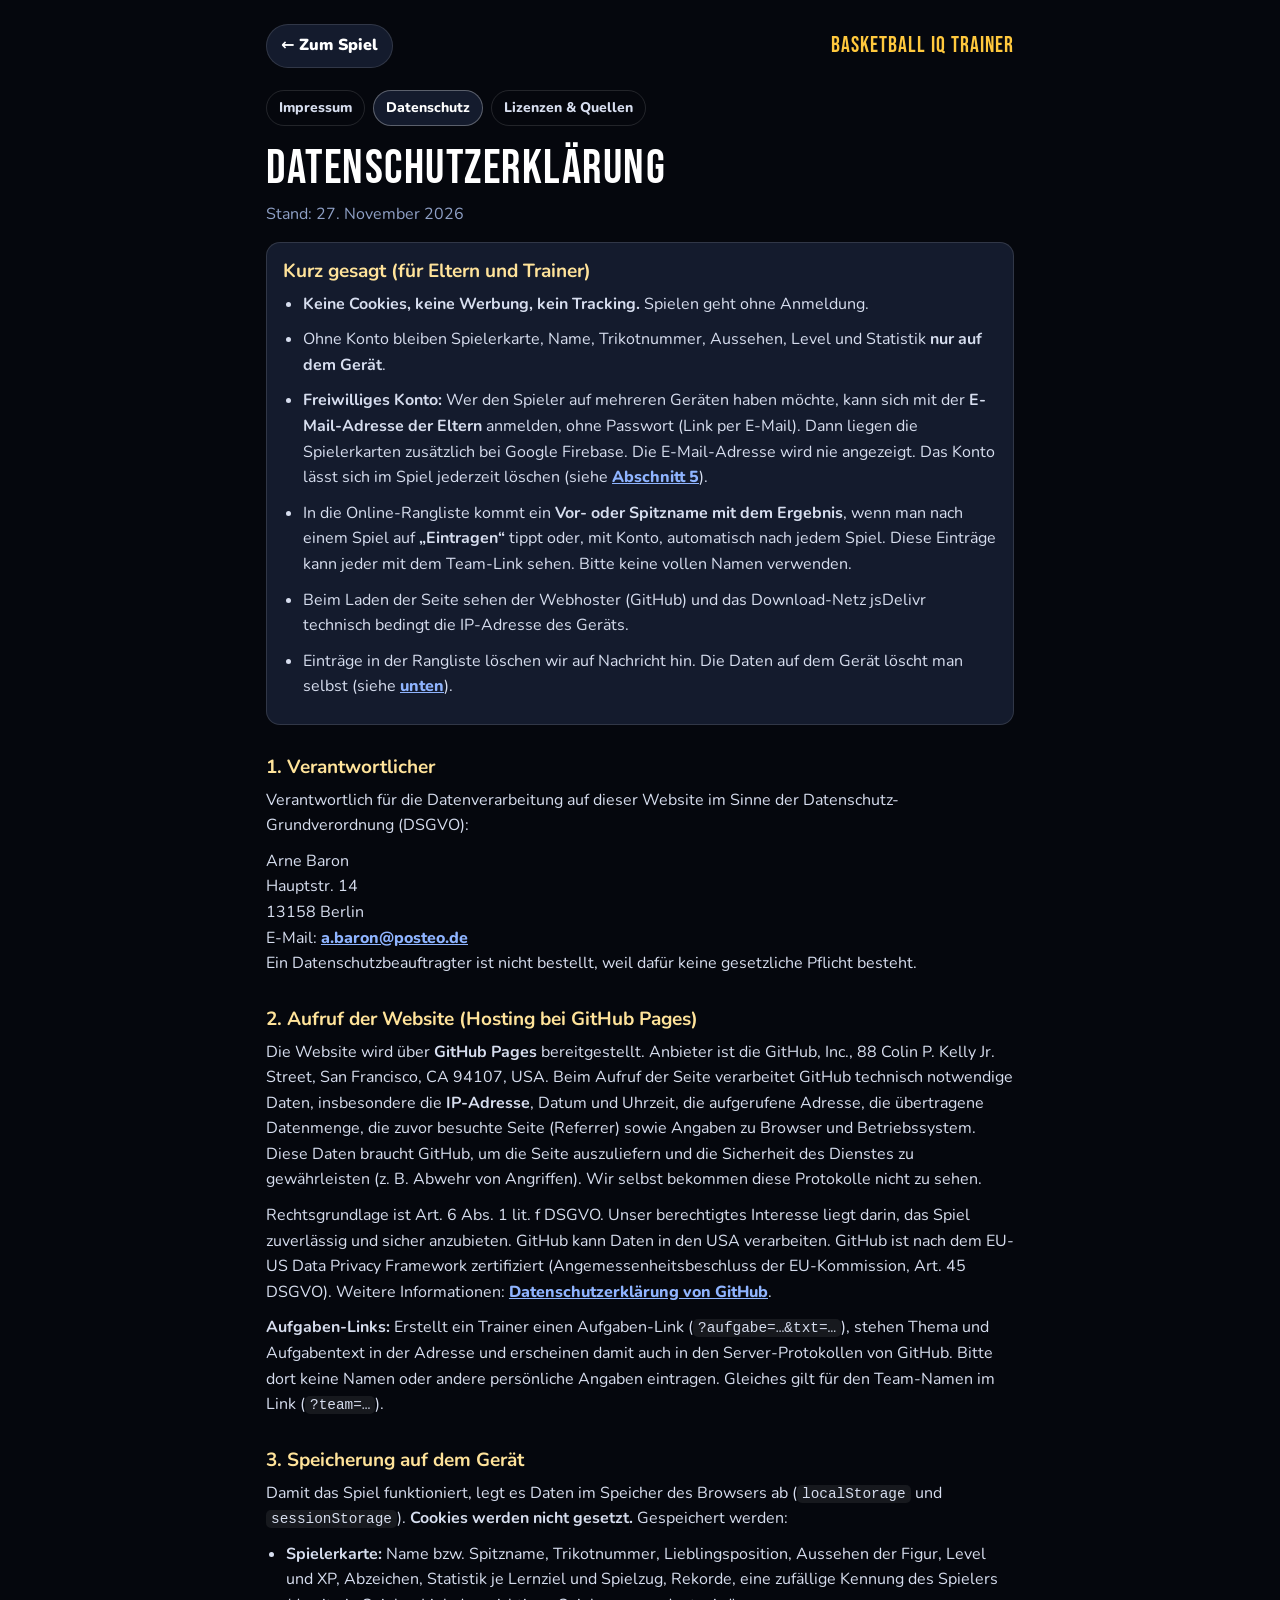
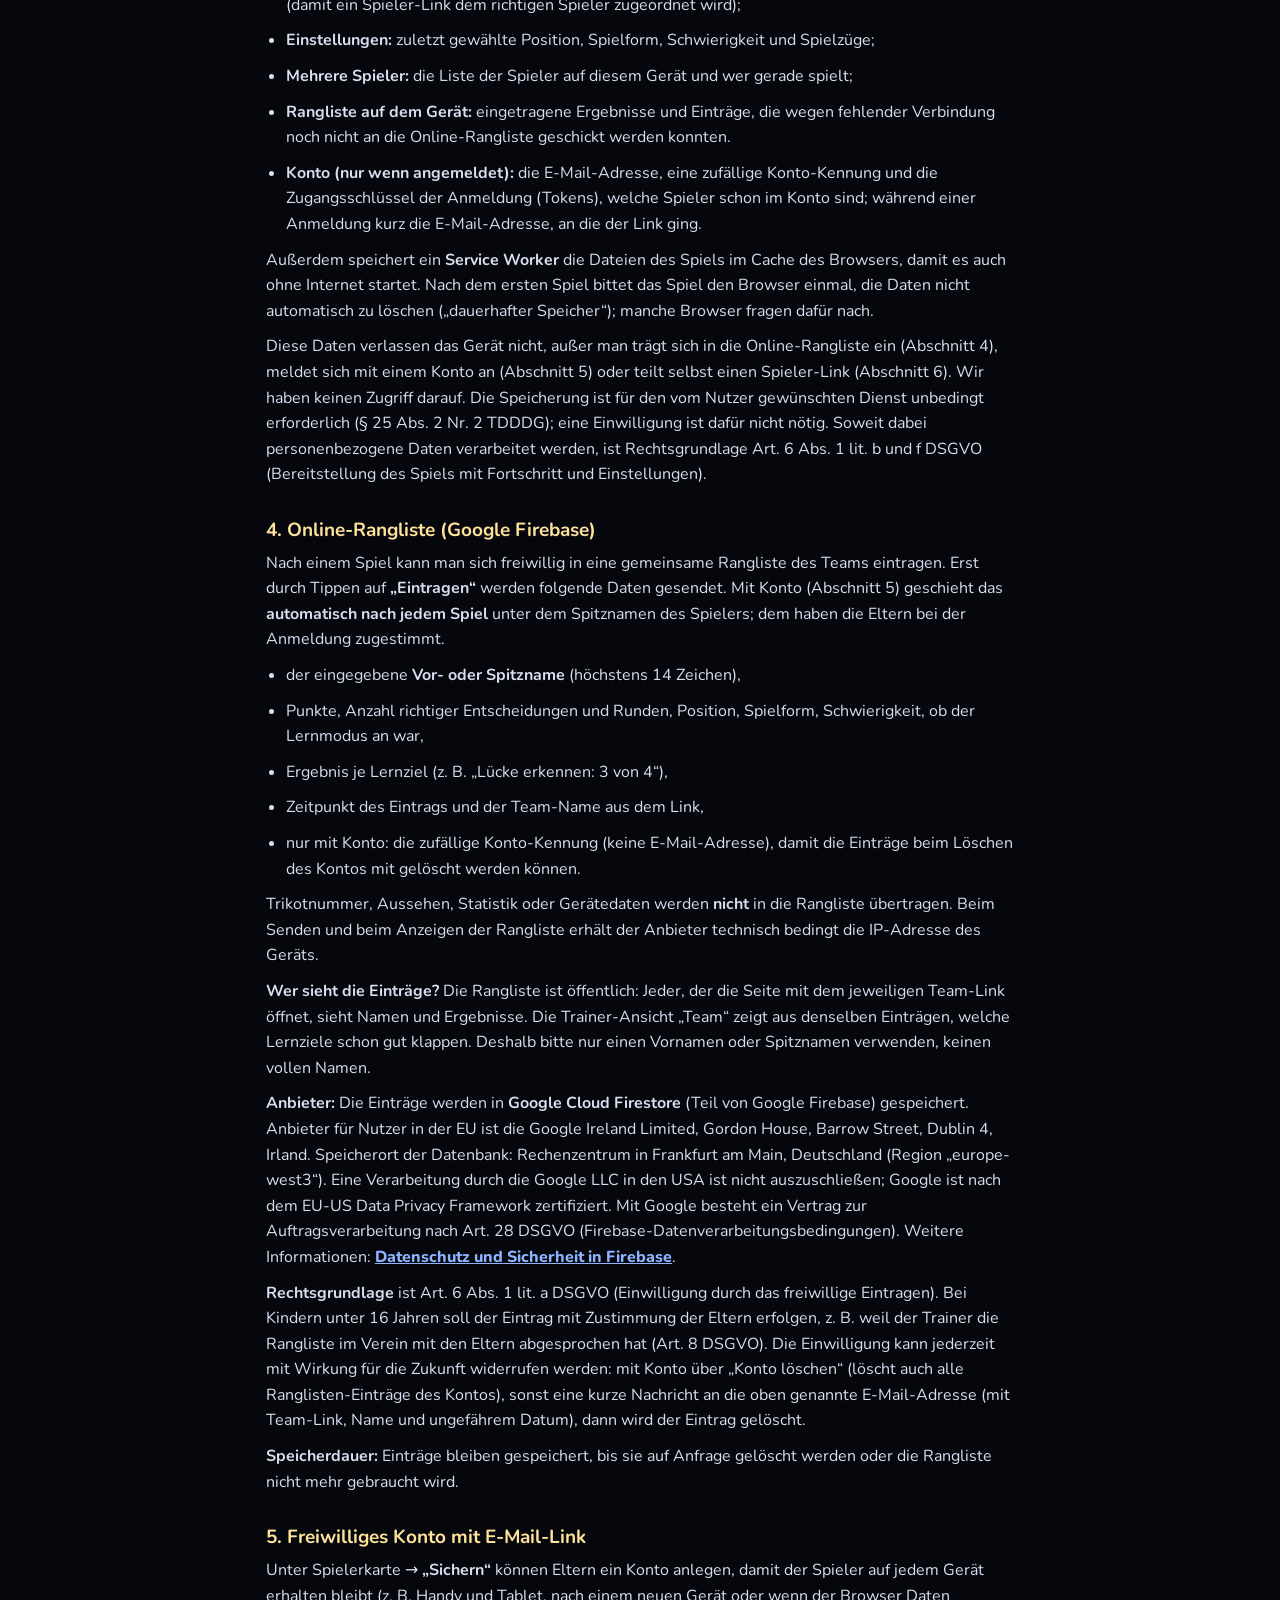
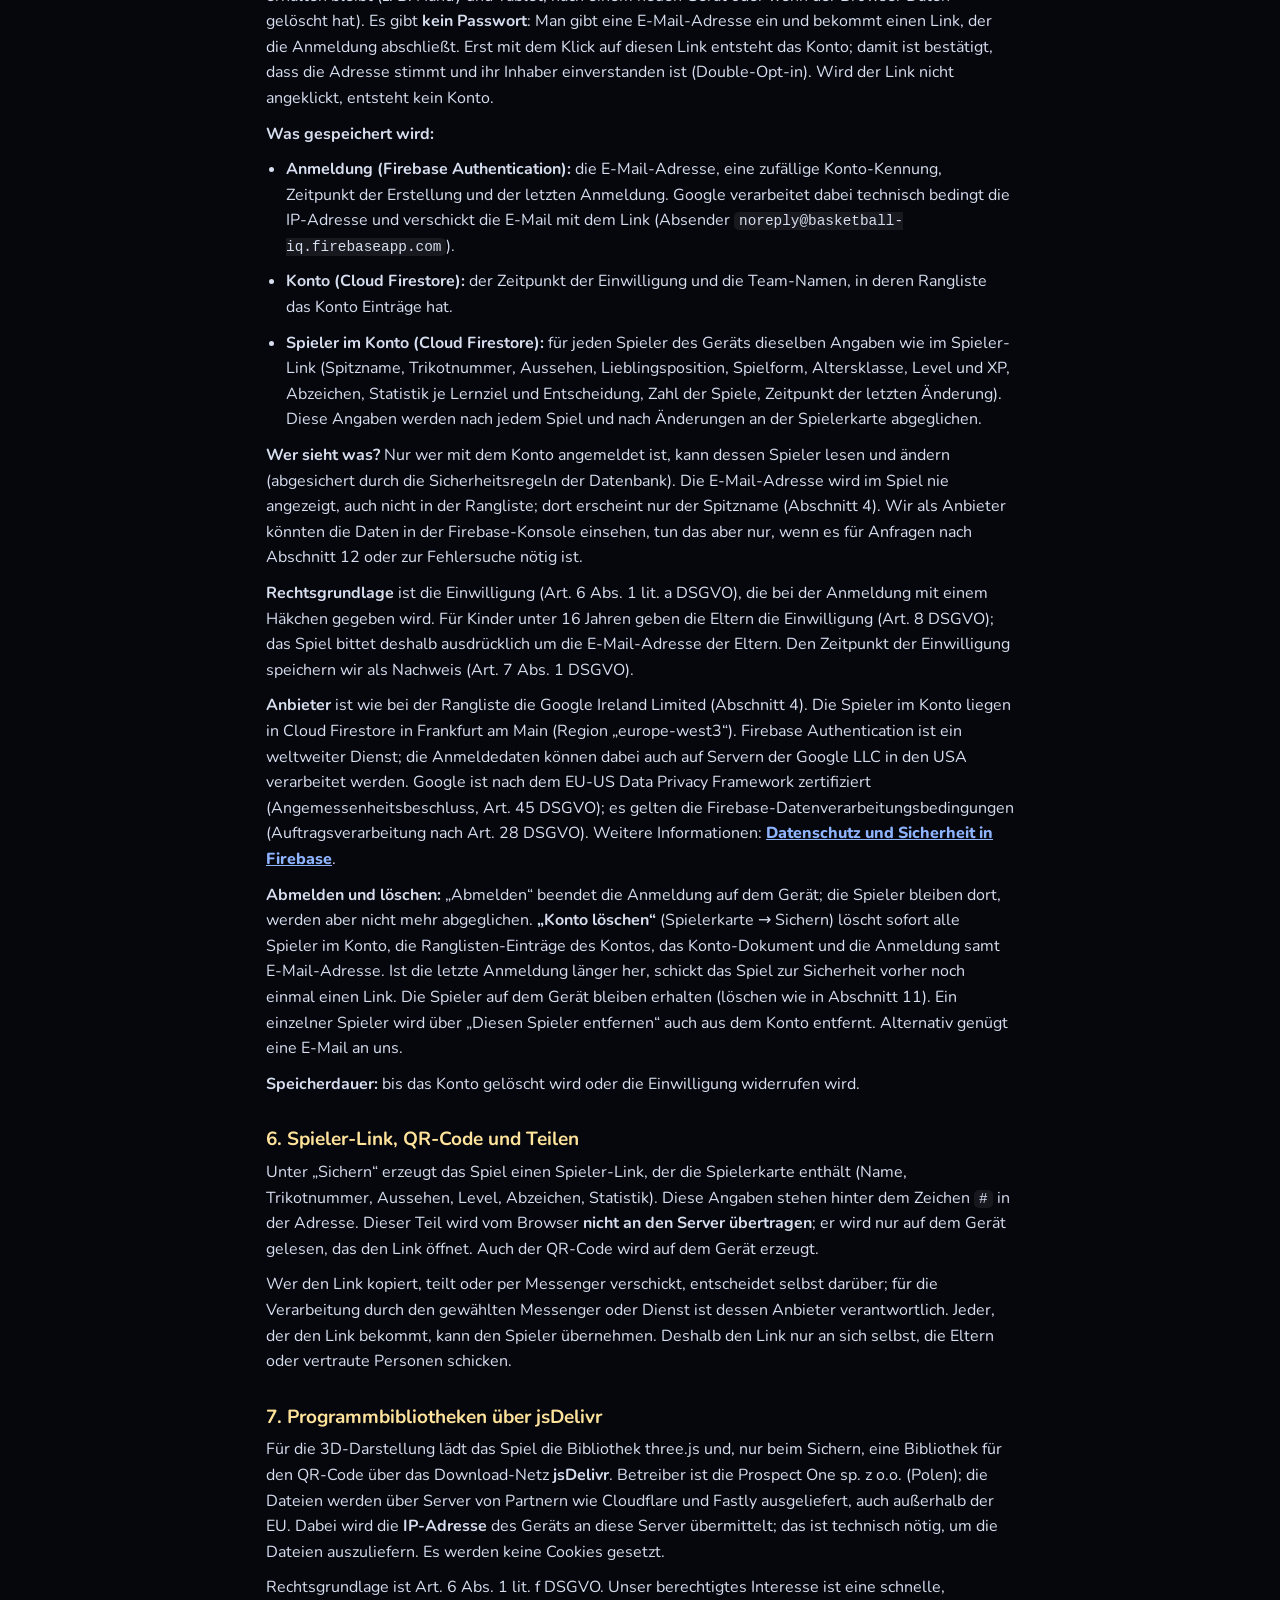
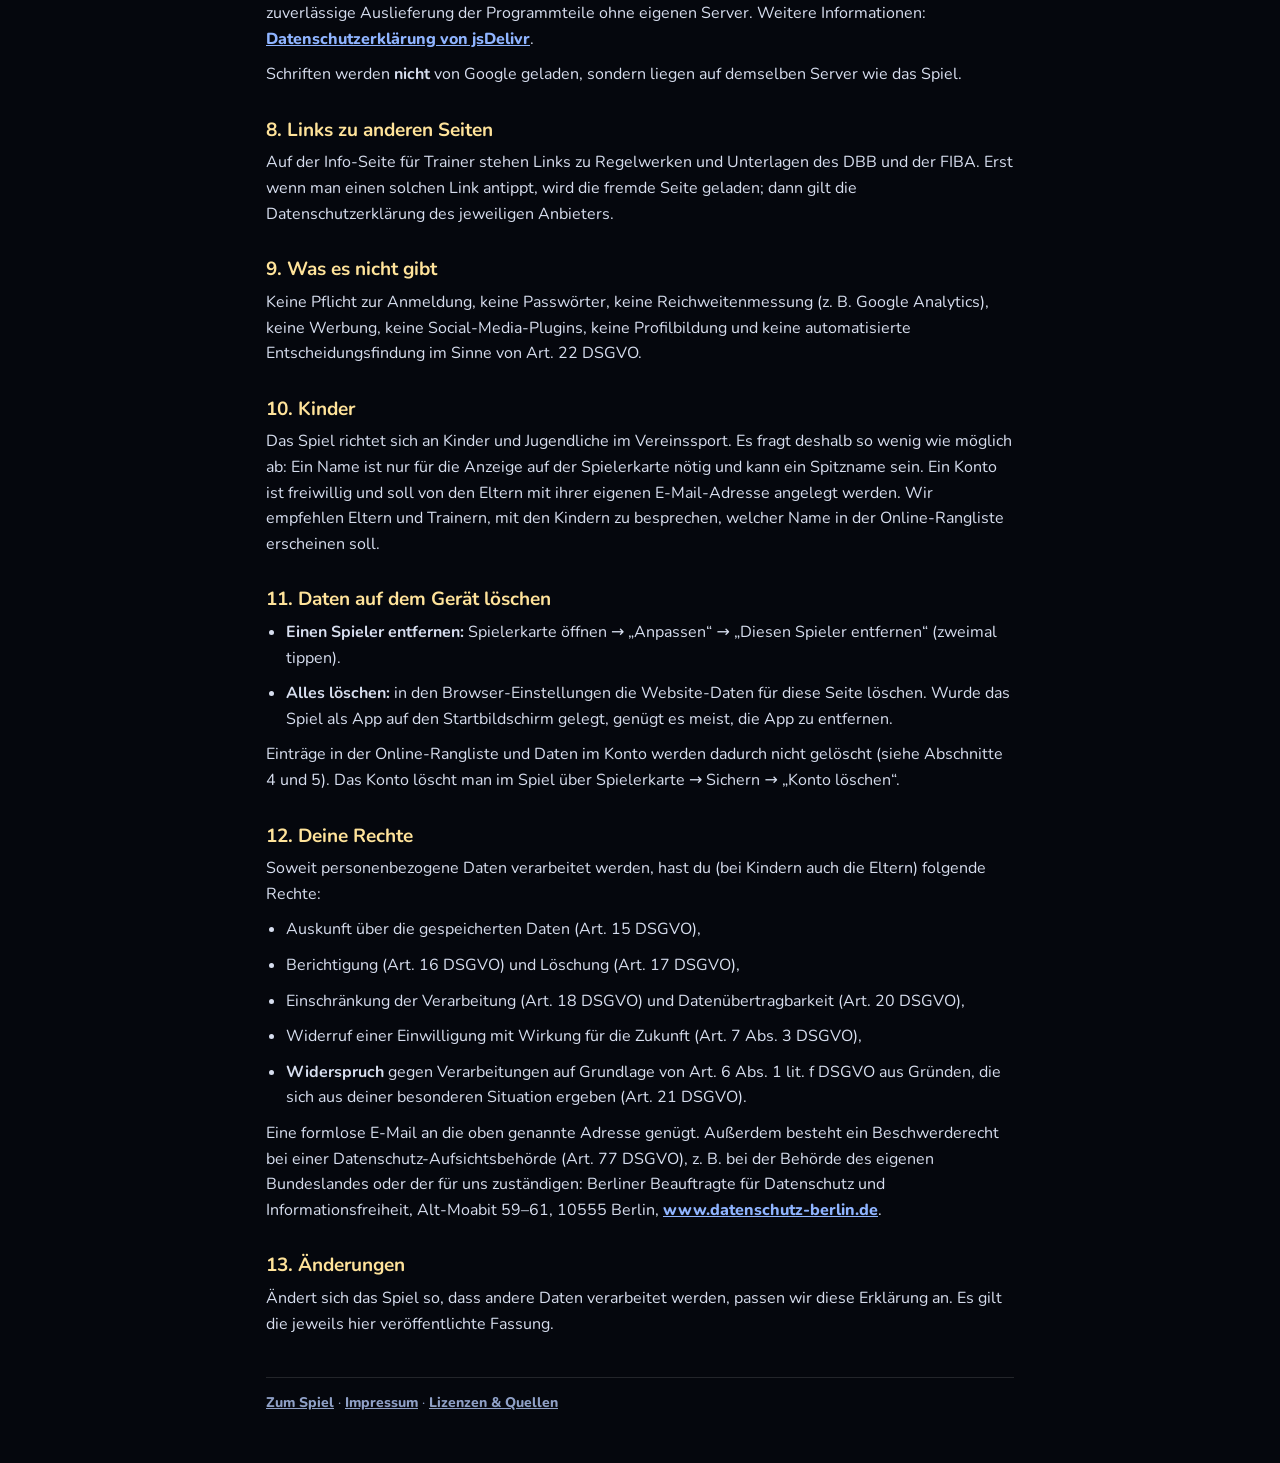
==== commit 19ea0684: "Konto mit E-Mail-Link: Spieler geräteübergreifend sichern Freiwilliges Konto ohne Passwort: Eltern g" ====
--- a/datenschutz.html
+++ b/datenschutz.html
@@ -15,14 +15,15 @@
 <nav class="legal" aria-label="Rechtliches"><a href="impressum.html">Impressum</a><a href="datenschutz.html" aria-current="page">Datenschutz</a><a href="lizenzen.html">Lizenzen &amp; Quellen</a></nav>
 
 <h1>Datenschutzerklärung</h1>
-<p class="mut">Stand: 23. November 2026</p>
+<p class="mut">Stand: 27. November 2026</p>
 
 <div class="box">
 <h2>Kurz gesagt (für Eltern und Trainer)</h2>
 <ul>
-<li><b>Kein Konto, keine E-Mail, keine Cookies, keine Werbung, kein Tracking.</b></li>
-<li>Spielerkarte, Name, Trikotnummer, Aussehen, Level und Statistik bleiben <b>nur auf dem Gerät</b>.</li>
-<li>Nur wer nach einem Spiel freiwillig auf <b>„Eintragen“</b> tippt, schickt einen <b>Vor- oder Spitznamen und das Ergebnis</b> an die Online-Rangliste. Diese Einträge kann jeder mit dem Team-Link sehen. Bitte keine vollen Namen verwenden.</li>
+<li><b>Keine Cookies, keine Werbung, kein Tracking.</b> Spielen geht ohne Anmeldung.</li>
+<li>Ohne Konto bleiben Spielerkarte, Name, Trikotnummer, Aussehen, Level und Statistik <b>nur auf dem Gerät</b>.</li>
+<li><b>Freiwilliges Konto:</b> Wer den Spieler auf mehreren Geräten haben möchte, kann sich mit der <b>E-Mail-Adresse der Eltern</b> anmelden, ohne Passwort (Link per E-Mail). Dann liegen die Spielerkarten zusätzlich bei Google Firebase. Die E-Mail-Adresse wird nie angezeigt. Das Konto lässt sich im Spiel jederzeit löschen (siehe <a href="#konto">Abschnitt 5</a>).</li>
+<li>In die Online-Rangliste kommt ein <b>Vor- oder Spitzname mit dem Ergebnis</b>, wenn man nach einem Spiel auf <b>„Eintragen“</b> tippt oder, mit Konto, automatisch nach jedem Spiel. Diese Einträge kann jeder mit dem Team-Link sehen. Bitte keine vollen Namen verwenden.</li>
 <li>Beim Laden der Seite sehen der Webhoster (GitHub) und das Download-Netz jsDelivr technisch bedingt die IP-Adresse des Geräts.</li>
 <li>Einträge in der Rangliste löschen wir auf Nachricht hin. Die Daten auf dem Gerät löscht man selbst (siehe <a href="#loeschen">unten</a>).</li>
 </ul>
@@ -50,50 +51,66 @@
 <li><b>Einstellungen:</b> zuletzt gewählte Position, Spielform, Schwierigkeit und Spielzüge;</li>
 <li><b>Mehrere Spieler:</b> die Liste der Spieler auf diesem Gerät und wer gerade spielt;</li>
 <li><b>Rangliste auf dem Gerät:</b> eingetragene Ergebnisse und Einträge, die wegen fehlender Verbindung noch nicht an die Online-Rangliste geschickt werden konnten.</li>
+<li><b>Konto (nur wenn angemeldet):</b> die E-Mail-Adresse, eine zufällige Konto-Kennung und die Zugangsschlüssel der Anmeldung (Tokens), welche Spieler schon im Konto sind; während einer Anmeldung kurz die E-Mail-Adresse, an die der Link ging.</li>
 </ul>
 <p>Außerdem speichert ein <b>Service Worker</b> die Dateien des Spiels im Cache des Browsers, damit es auch ohne Internet startet. Nach dem ersten Spiel bittet das Spiel den Browser einmal, die Daten nicht automatisch zu löschen („dauerhafter Speicher“); manche Browser fragen dafür nach.</p>
-<p>Diese Daten verlassen das Gerät nicht, außer man trägt sich in die Online-Rangliste ein (Abschnitt 4) oder teilt selbst einen Spieler-Link (Abschnitt 5). Wir haben keinen Zugriff darauf. Die Speicherung ist für den vom Nutzer gewünschten Dienst unbedingt erforderlich (§ 25 Abs. 2 Nr. 2 TDDDG); eine Einwilligung ist dafür nicht nötig. Soweit dabei personenbezogene Daten verarbeitet werden, ist Rechtsgrundlage Art. 6 Abs. 1 lit. b und f DSGVO (Bereitstellung des Spiels mit Fortschritt und Einstellungen).</p>
+<p>Diese Daten verlassen das Gerät nicht, außer man trägt sich in die Online-Rangliste ein (Abschnitt 4), meldet sich mit einem Konto an (Abschnitt 5) oder teilt selbst einen Spieler-Link (Abschnitt 6). Wir haben keinen Zugriff darauf. Die Speicherung ist für den vom Nutzer gewünschten Dienst unbedingt erforderlich (§ 25 Abs. 2 Nr. 2 TDDDG); eine Einwilligung ist dafür nicht nötig. Soweit dabei personenbezogene Daten verarbeitet werden, ist Rechtsgrundlage Art. 6 Abs. 1 lit. b und f DSGVO (Bereitstellung des Spiels mit Fortschritt und Einstellungen).</p>
 
 <h2 id="rangliste">4. Online-Rangliste (Google Firebase)</h2>
-<p>Nach einem Spiel kann man sich freiwillig in eine gemeinsame Rangliste des Teams eintragen. Erst durch Tippen auf <b>„Eintragen“</b> werden folgende Daten gesendet:</p>
+<p>Nach einem Spiel kann man sich freiwillig in eine gemeinsame Rangliste des Teams eintragen. Erst durch Tippen auf <b>„Eintragen“</b> werden folgende Daten gesendet. Mit Konto (Abschnitt 5) geschieht das <b>automatisch nach jedem Spiel</b> unter dem Spitznamen des Spielers; dem haben die Eltern bei der Anmeldung zugestimmt.</p>
 <ul>
 <li>der eingegebene <b>Vor- oder Spitzname</b> (höchstens 14 Zeichen),</li>
 <li>Punkte, Anzahl richtiger Entscheidungen und Runden, Position, Spielform, Schwierigkeit, ob der Lernmodus an war,</li>
 <li>Ergebnis je Lernziel (z. B. „Lücke erkennen: 3 von 4“),</li>
-<li>Zeitpunkt des Eintrags und der Team-Name aus dem Link.</li>
+<li>Zeitpunkt des Eintrags und der Team-Name aus dem Link,</li>
+<li>nur mit Konto: die zufällige Konto-Kennung (keine E-Mail-Adresse), damit die Einträge beim Löschen des Kontos mit gelöscht werden können.</li>
 </ul>
-<p>Trikotnummer, Aussehen, Statistik, Spieler-Kennung oder Gerätedaten werden <b>nicht</b> übertragen. Beim Senden und beim Anzeigen der Rangliste erhält der Anbieter technisch bedingt die IP-Adresse des Geräts.</p>
+<p>Trikotnummer, Aussehen, Statistik oder Gerätedaten werden <b>nicht</b> in die Rangliste übertragen. Beim Senden und beim Anzeigen der Rangliste erhält der Anbieter technisch bedingt die IP-Adresse des Geräts.</p>
 <p><b>Wer sieht die Einträge?</b> Die Rangliste ist öffentlich: Jeder, der die Seite mit dem jeweiligen Team-Link öffnet, sieht Namen und Ergebnisse. Die Trainer-Ansicht „Team“ zeigt aus denselben Einträgen, welche Lernziele schon gut klappen. Deshalb bitte nur einen Vornamen oder Spitznamen verwenden, keinen vollen Namen.</p>
 <p><b>Anbieter:</b> Die Einträge werden in <b>Google Cloud Firestore</b> (Teil von Google Firebase) gespeichert. Anbieter für Nutzer in der EU ist die Google Ireland Limited, Gordon House, Barrow Street, Dublin 4, Irland. Speicherort der Datenbank: Rechenzentrum in Frankfurt am Main, Deutschland (Region „europe-west3“). Eine Verarbeitung durch die Google LLC in den USA ist nicht auszuschließen; Google ist nach dem EU-US Data Privacy Framework zertifiziert. Mit Google besteht ein Vertrag zur Auftragsverarbeitung nach Art. 28 DSGVO (Firebase-Datenverarbeitungsbedingungen). Weitere Informationen: <a href="https://firebase.google.com/support/privacy" target="_blank" rel="noopener">Datenschutz und Sicherheit in Firebase</a>.</p>
-<p><b>Rechtsgrundlage</b> ist Art. 6 Abs. 1 lit. a DSGVO (Einwilligung durch das freiwillige Eintragen). Bei Kindern unter 16 Jahren soll der Eintrag mit Zustimmung der Eltern erfolgen, z. B. weil der Trainer die Rangliste im Verein mit den Eltern abgesprochen hat (Art. 8 DSGVO). Die Einwilligung kann jederzeit mit Wirkung für die Zukunft widerrufen werden: eine kurze Nachricht an die oben genannte E-Mail-Adresse (mit Team-Link, Name und ungefährem Datum), dann wird der Eintrag gelöscht.</p>
+<p><b>Rechtsgrundlage</b> ist Art. 6 Abs. 1 lit. a DSGVO (Einwilligung durch das freiwillige Eintragen). Bei Kindern unter 16 Jahren soll der Eintrag mit Zustimmung der Eltern erfolgen, z. B. weil der Trainer die Rangliste im Verein mit den Eltern abgesprochen hat (Art. 8 DSGVO). Die Einwilligung kann jederzeit mit Wirkung für die Zukunft widerrufen werden: mit Konto über „Konto löschen“ (löscht auch alle Ranglisten-Einträge des Kontos), sonst eine kurze Nachricht an die oben genannte E-Mail-Adresse (mit Team-Link, Name und ungefährem Datum), dann wird der Eintrag gelöscht.</p>
 <p><b>Speicherdauer:</b> Einträge bleiben gespeichert, bis sie auf Anfrage gelöscht werden oder die Rangliste nicht mehr gebraucht wird.</p>
 
-<h2>5. Spieler-Link, QR-Code und Teilen</h2>
+<h2 id="konto">5. Freiwilliges Konto mit E-Mail-Link</h2>
+<p>Unter Spielerkarte → <b>„Sichern“</b> können Eltern ein Konto anlegen, damit der Spieler auf jedem Gerät erhalten bleibt (z. B. Handy und Tablet, nach einem neuen Gerät oder wenn der Browser Daten gelöscht hat). Es gibt <b>kein Passwort</b>: Man gibt eine E-Mail-Adresse ein und bekommt einen Link, der die Anmeldung abschließt. Erst mit dem Klick auf diesen Link entsteht das Konto; damit ist bestätigt, dass die Adresse stimmt und ihr Inhaber einverstanden ist (Double-Opt-in). Wird der Link nicht angeklickt, entsteht kein Konto.</p>
+<p><b>Was gespeichert wird:</b></p>
+<ul>
+<li><b>Anmeldung (Firebase Authentication):</b> die E-Mail-Adresse, eine zufällige Konto-Kennung, Zeitpunkt der Erstellung und der letzten Anmeldung. Google verarbeitet dabei technisch bedingt die IP-Adresse und verschickt die E-Mail mit dem Link (Absender <code>noreply@basketball-iq.firebaseapp.com</code>).</li>
+<li><b>Konto (Cloud Firestore):</b> der Zeitpunkt der Einwilligung und die Team-Namen, in deren Rangliste das Konto Einträge hat.</li>
+<li><b>Spieler im Konto (Cloud Firestore):</b> für jeden Spieler des Geräts dieselben Angaben wie im Spieler-Link (Spitzname, Trikotnummer, Aussehen, Lieblingsposition, Spielform, Altersklasse, Level und XP, Abzeichen, Statistik je Lernziel und Entscheidung, Zahl der Spiele, Zeitpunkt der letzten Änderung). Diese Angaben werden nach jedem Spiel und nach Änderungen an der Spielerkarte abgeglichen.</li>
+</ul>
+<p><b>Wer sieht was?</b> Nur wer mit dem Konto angemeldet ist, kann dessen Spieler lesen und ändern (abgesichert durch die Sicherheitsregeln der Datenbank). Die E-Mail-Adresse wird im Spiel nie angezeigt, auch nicht in der Rangliste; dort erscheint nur der Spitzname (Abschnitt 4). Wir als Anbieter könnten die Daten in der Firebase-Konsole einsehen, tun das aber nur, wenn es für Anfragen nach Abschnitt 12 oder zur Fehlersuche nötig ist.</p>
+<p><b>Rechtsgrundlage</b> ist die Einwilligung (Art. 6 Abs. 1 lit. a DSGVO), die bei der Anmeldung mit einem Häkchen gegeben wird. Für Kinder unter 16 Jahren geben die Eltern die Einwilligung (Art. 8 DSGVO); das Spiel bittet deshalb ausdrücklich um die E-Mail-Adresse der Eltern. Den Zeitpunkt der Einwilligung speichern wir als Nachweis (Art. 7 Abs. 1 DSGVO).</p>
+<p><b>Anbieter</b> ist wie bei der Rangliste die Google Ireland Limited (Abschnitt 4). Die Spieler im Konto liegen in Cloud Firestore in Frankfurt am Main (Region „europe-west3“). Firebase Authentication ist ein weltweiter Dienst; die Anmeldedaten können dabei auch auf Servern der Google LLC in den USA verarbeitet werden. Google ist nach dem EU-US Data Privacy Framework zertifiziert (Angemessenheitsbeschluss, Art. 45 DSGVO); es gelten die Firebase-Datenverarbeitungsbedingungen (Auftragsverarbeitung nach Art. 28 DSGVO). Weitere Informationen: <a href="https://firebase.google.com/support/privacy" target="_blank" rel="noopener">Datenschutz und Sicherheit in Firebase</a>.</p>
+<p><b>Abmelden und löschen:</b> „Abmelden“ beendet die Anmeldung auf dem Gerät; die Spieler bleiben dort, werden aber nicht mehr abgeglichen. <b>„Konto löschen“</b> (Spielerkarte → Sichern) löscht sofort alle Spieler im Konto, die Ranglisten-Einträge des Kontos, das Konto-Dokument und die Anmeldung samt E-Mail-Adresse. Ist die letzte Anmeldung länger her, schickt das Spiel zur Sicherheit vorher noch einmal einen Link. Die Spieler auf dem Gerät bleiben erhalten (löschen wie in Abschnitt 11). Ein einzelner Spieler wird über „Diesen Spieler entfernen“ auch aus dem Konto entfernt. Alternativ genügt eine E-Mail an uns.</p>
+<p><b>Speicherdauer:</b> bis das Konto gelöscht wird oder die Einwilligung widerrufen wird.</p>
+
+<h2>6. Spieler-Link, QR-Code und Teilen</h2>
 <p>Unter „Sichern“ erzeugt das Spiel einen Spieler-Link, der die Spielerkarte enthält (Name, Trikotnummer, Aussehen, Level, Abzeichen, Statistik). Diese Angaben stehen hinter dem Zeichen <code>#</code> in der Adresse. Dieser Teil wird vom Browser <b>nicht an den Server übertragen</b>; er wird nur auf dem Gerät gelesen, das den Link öffnet. Auch der QR-Code wird auf dem Gerät erzeugt.</p>
 <p>Wer den Link kopiert, teilt oder per Messenger verschickt, entscheidet selbst darüber; für die Verarbeitung durch den gewählten Messenger oder Dienst ist dessen Anbieter verantwortlich. Jeder, der den Link bekommt, kann den Spieler übernehmen. Deshalb den Link nur an sich selbst, die Eltern oder vertraute Personen schicken.</p>
 
-<h2>6. Programmbibliotheken über jsDelivr</h2>
+<h2>7. Programmbibliotheken über jsDelivr</h2>
 <p>Für die 3D-Darstellung lädt das Spiel die Bibliothek three.js und, nur beim Sichern, eine Bibliothek für den QR-Code über das Download-Netz <b>jsDelivr</b>. Betreiber ist die Prospect One sp. z o.o. (Polen); die Dateien werden über Server von Partnern wie Cloudflare und Fastly ausgeliefert, auch außerhalb der EU. Dabei wird die <b>IP-Adresse</b> des Geräts an diese Server übermittelt; das ist technisch nötig, um die Dateien auszuliefern. Es werden keine Cookies gesetzt.</p>
 <p>Rechtsgrundlage ist Art. 6 Abs. 1 lit. f DSGVO. Unser berechtigtes Interesse ist eine schnelle, zuverlässige Auslieferung der Programmteile ohne eigenen Server. Weitere Informationen: <a href="https://www.jsdelivr.com/terms/privacy-policy-jsdelivr-net" target="_blank" rel="noopener">Datenschutzerklärung von jsDelivr</a>.</p>
 <p>Schriften werden <b>nicht</b> von Google geladen, sondern liegen auf demselben Server wie das Spiel.</p>
 
-<h2>7. Links zu anderen Seiten</h2>
+<h2>8. Links zu anderen Seiten</h2>
 <p>Auf der Info-Seite für Trainer stehen Links zu Regelwerken und Unterlagen des DBB und der FIBA. Erst wenn man einen solchen Link antippt, wird die fremde Seite geladen; dann gilt die Datenschutzerklärung des jeweiligen Anbieters.</p>
 
-<h2>8. Was es nicht gibt</h2>
-<p>Keine Benutzerkonten, keine Anmeldung, keine Reichweitenmessung (z. B. Google Analytics), keine Werbung, keine Social-Media-Plugins, keine Profilbildung und keine automatisierte Entscheidungsfindung im Sinne von Art. 22 DSGVO.</p>
+<h2>9. Was es nicht gibt</h2>
+<p>Keine Pflicht zur Anmeldung, keine Passwörter, keine Reichweitenmessung (z. B. Google Analytics), keine Werbung, keine Social-Media-Plugins, keine Profilbildung und keine automatisierte Entscheidungsfindung im Sinne von Art. 22 DSGVO.</p>
 
-<h2>9. Kinder</h2>
-<p>Das Spiel richtet sich an Kinder und Jugendliche im Vereinssport. Es fragt deshalb so wenig wie möglich ab: Ein Name ist nur für die Anzeige auf der Spielerkarte nötig und kann ein Spitzname sein. Wir empfehlen Eltern und Trainern, mit den Kindern zu besprechen, welcher Name in der Online-Rangliste erscheinen soll.</p>
+<h2>10. Kinder</h2>
+<p>Das Spiel richtet sich an Kinder und Jugendliche im Vereinssport. Es fragt deshalb so wenig wie möglich ab: Ein Name ist nur für die Anzeige auf der Spielerkarte nötig und kann ein Spitzname sein. Ein Konto ist freiwillig und soll von den Eltern mit ihrer eigenen E-Mail-Adresse angelegt werden. Wir empfehlen Eltern und Trainern, mit den Kindern zu besprechen, welcher Name in der Online-Rangliste erscheinen soll.</p>
 
-<h2 id="loeschen">10. Daten auf dem Gerät löschen</h2>
+<h2 id="loeschen">11. Daten auf dem Gerät löschen</h2>
 <ul>
 <li><b>Einen Spieler entfernen:</b> Spielerkarte öffnen → „Anpassen“ → „Diesen Spieler entfernen“ (zweimal tippen).</li>
 <li><b>Alles löschen:</b> in den Browser-Einstellungen die Website-Daten für diese Seite löschen. Wurde das Spiel als App auf den Startbildschirm gelegt, genügt es meist, die App zu entfernen.</li>
 </ul>
-<p>Einträge in der Online-Rangliste werden dadurch nicht gelöscht (siehe Abschnitt 4).</p>
+<p>Einträge in der Online-Rangliste und Daten im Konto werden dadurch nicht gelöscht (siehe Abschnitte 4 und 5). Das Konto löscht man im Spiel über Spielerkarte → Sichern → „Konto löschen“.</p>
 
-<h2>11. Deine Rechte</h2>
+<h2>12. Deine Rechte</h2>
 <p>Soweit personenbezogene Daten verarbeitet werden, hast du (bei Kindern auch die Eltern) folgende Rechte:</p>
 <ul>
 <li>Auskunft über die gespeicherten Daten (Art. 15 DSGVO),</li>
@@ -104,7 +121,7 @@
 </ul>
 <p>Eine formlose E-Mail an die oben genannte Adresse genügt. Außerdem besteht ein Beschwerderecht bei einer Datenschutz-Aufsichtsbehörde (Art. 77 DSGVO), z. B. bei der Behörde des eigenen Bundeslandes oder der für uns zuständigen: Berliner Beauftragte für Datenschutz und Informationsfreiheit, Alt-Moabit 59–61, 10555 Berlin, <a href="https://www.datenschutz-berlin.de" target="_blank" rel="noopener">www.datenschutz-berlin.de</a>.</p>
 
-<h2>12. Änderungen</h2>
+<h2>13. Änderungen</h2>
 <p>Ändert sich das Spiel so, dass andere Daten verarbeitet werden, passen wir diese Erklärung an. Es gilt die jeweils hier veröffentlichte Fassung.</p>
 
 <footer><a href="./">Zum Spiel</a> · <a href="impressum.html">Impressum</a> · <a href="lizenzen.html">Lizenzen &amp; Quellen</a></footer>
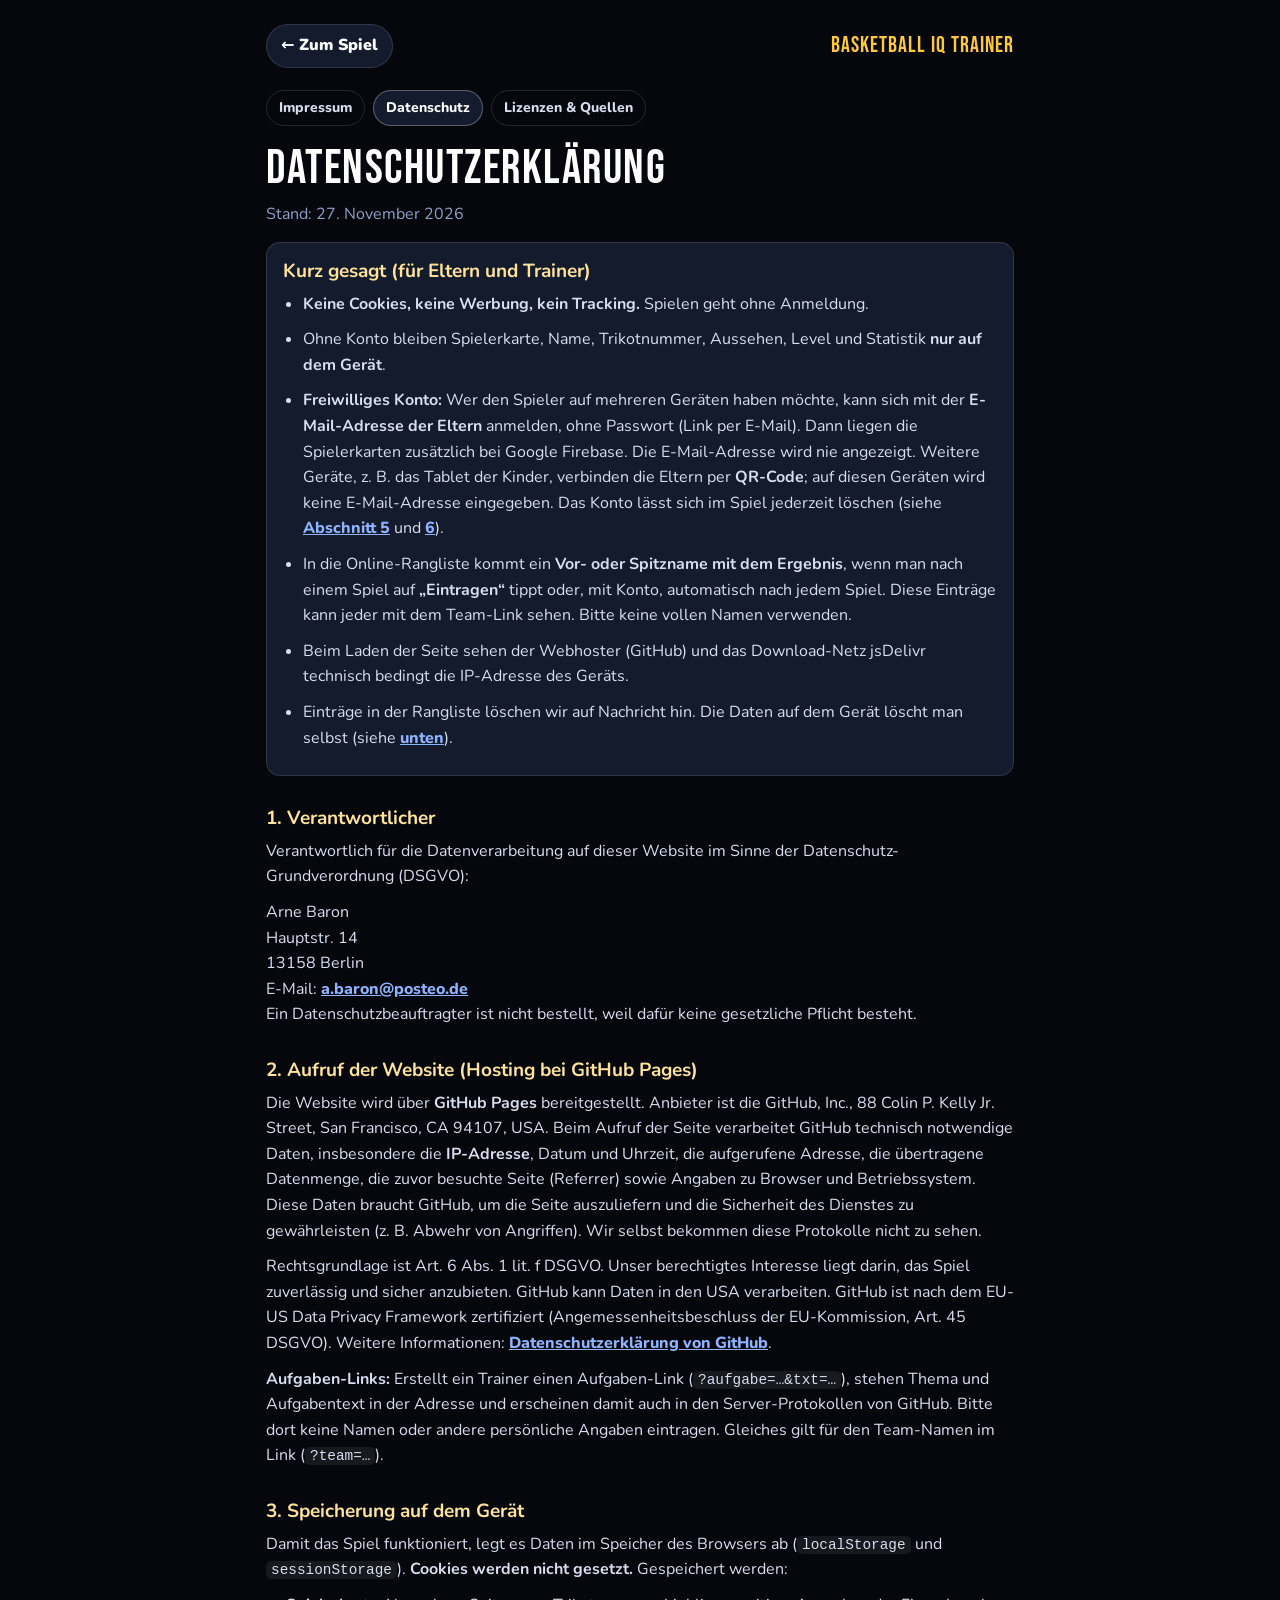
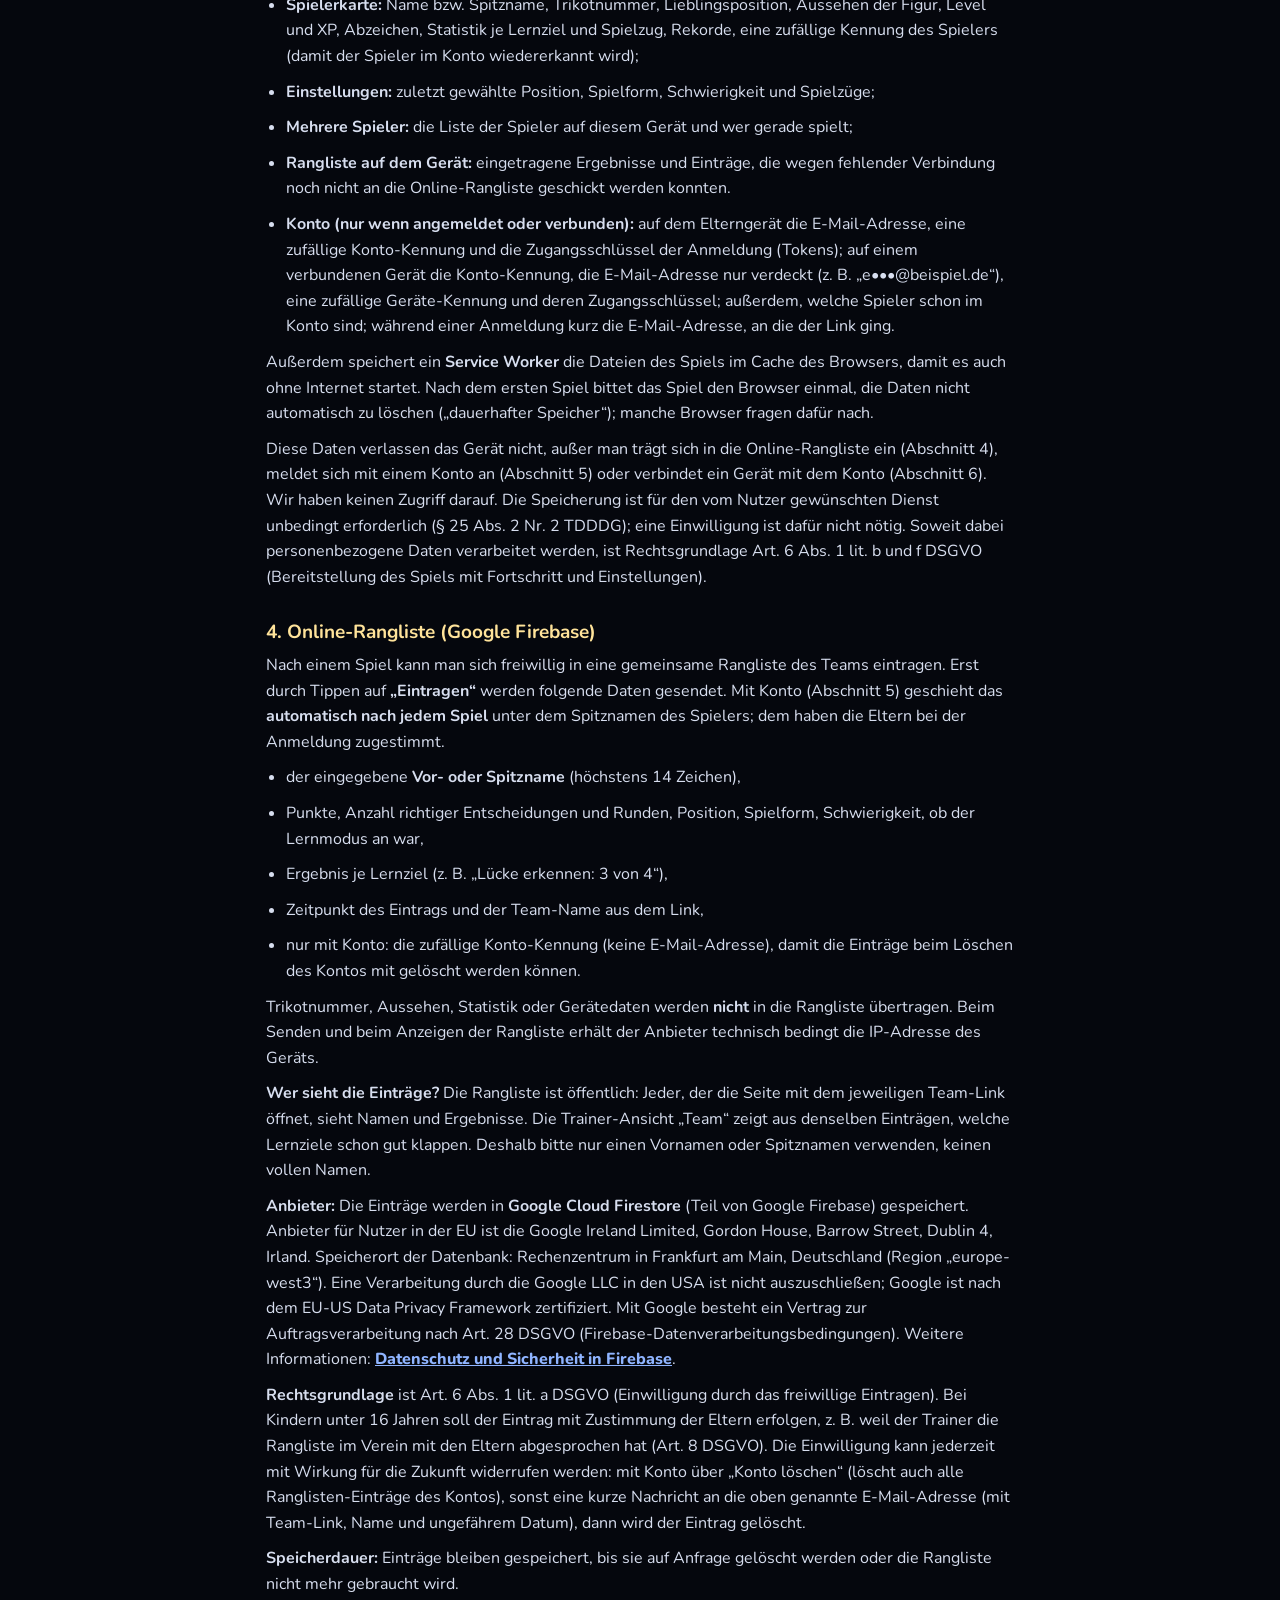
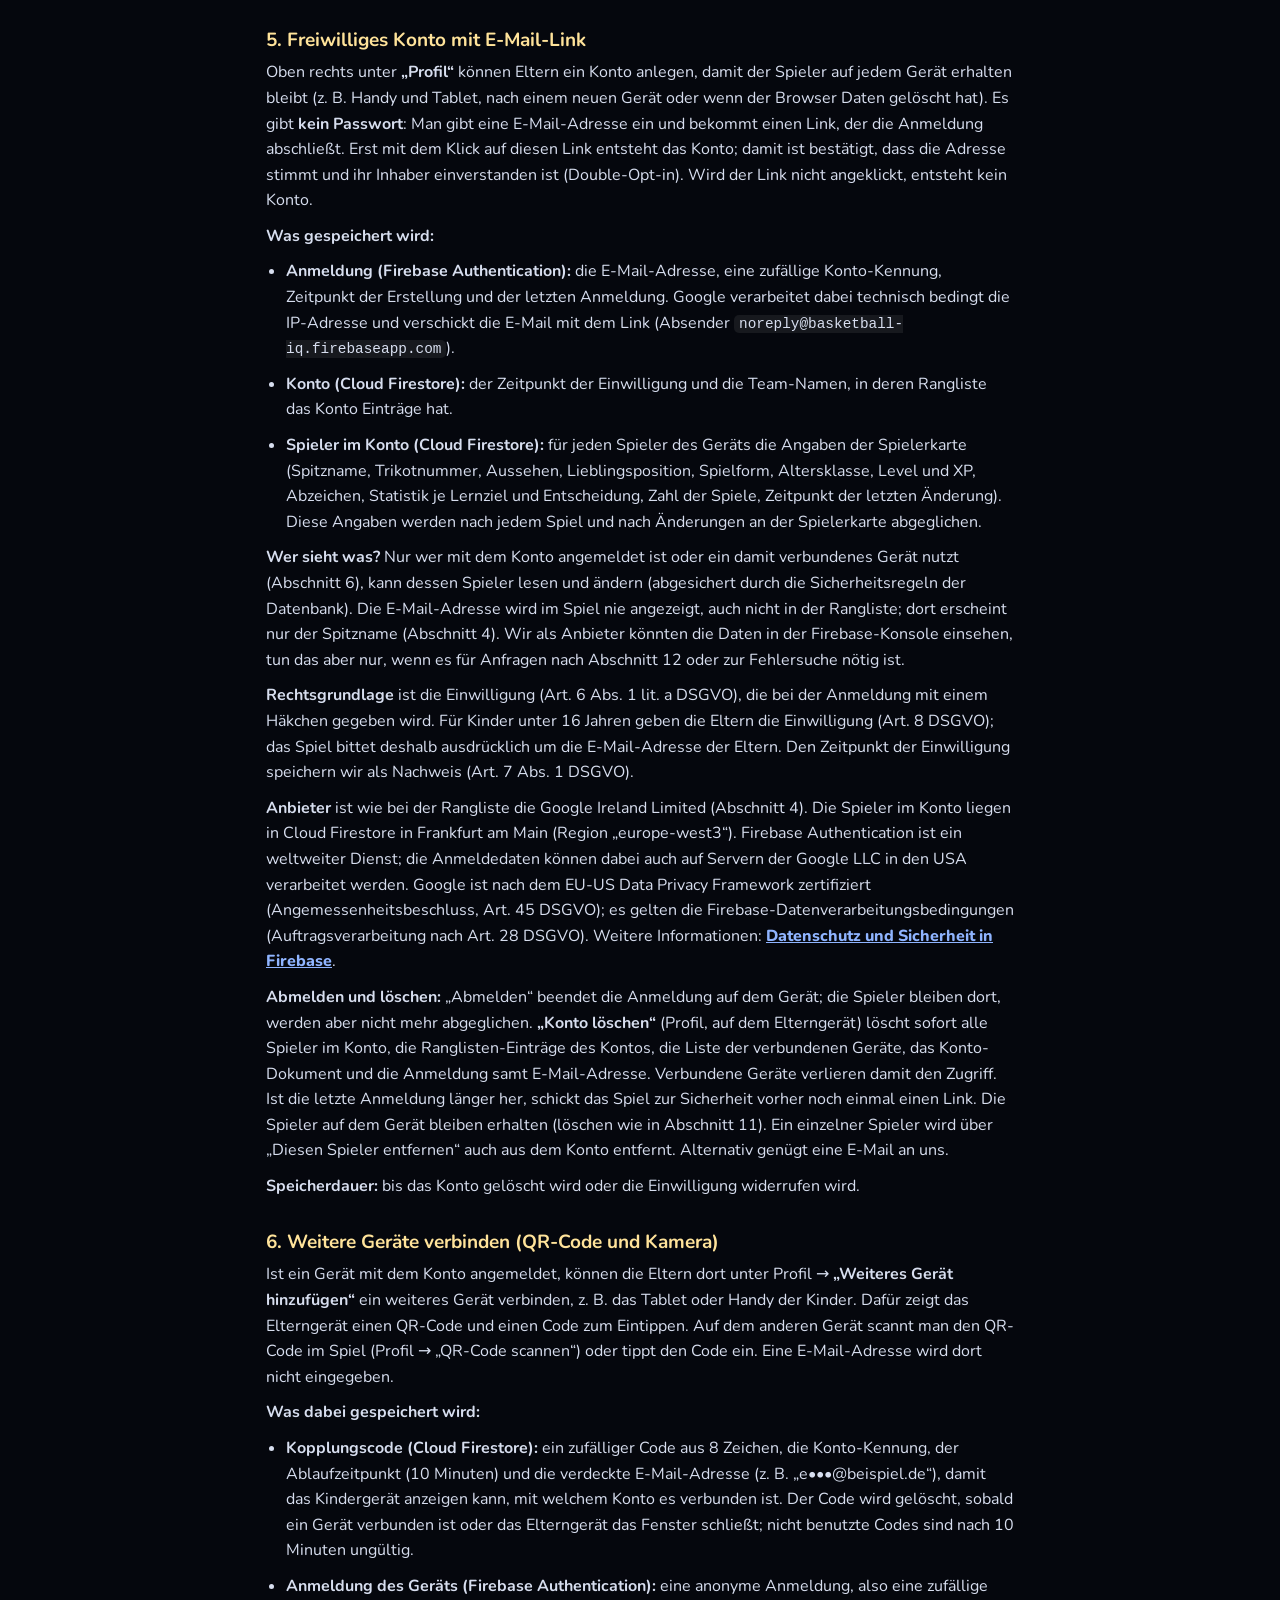
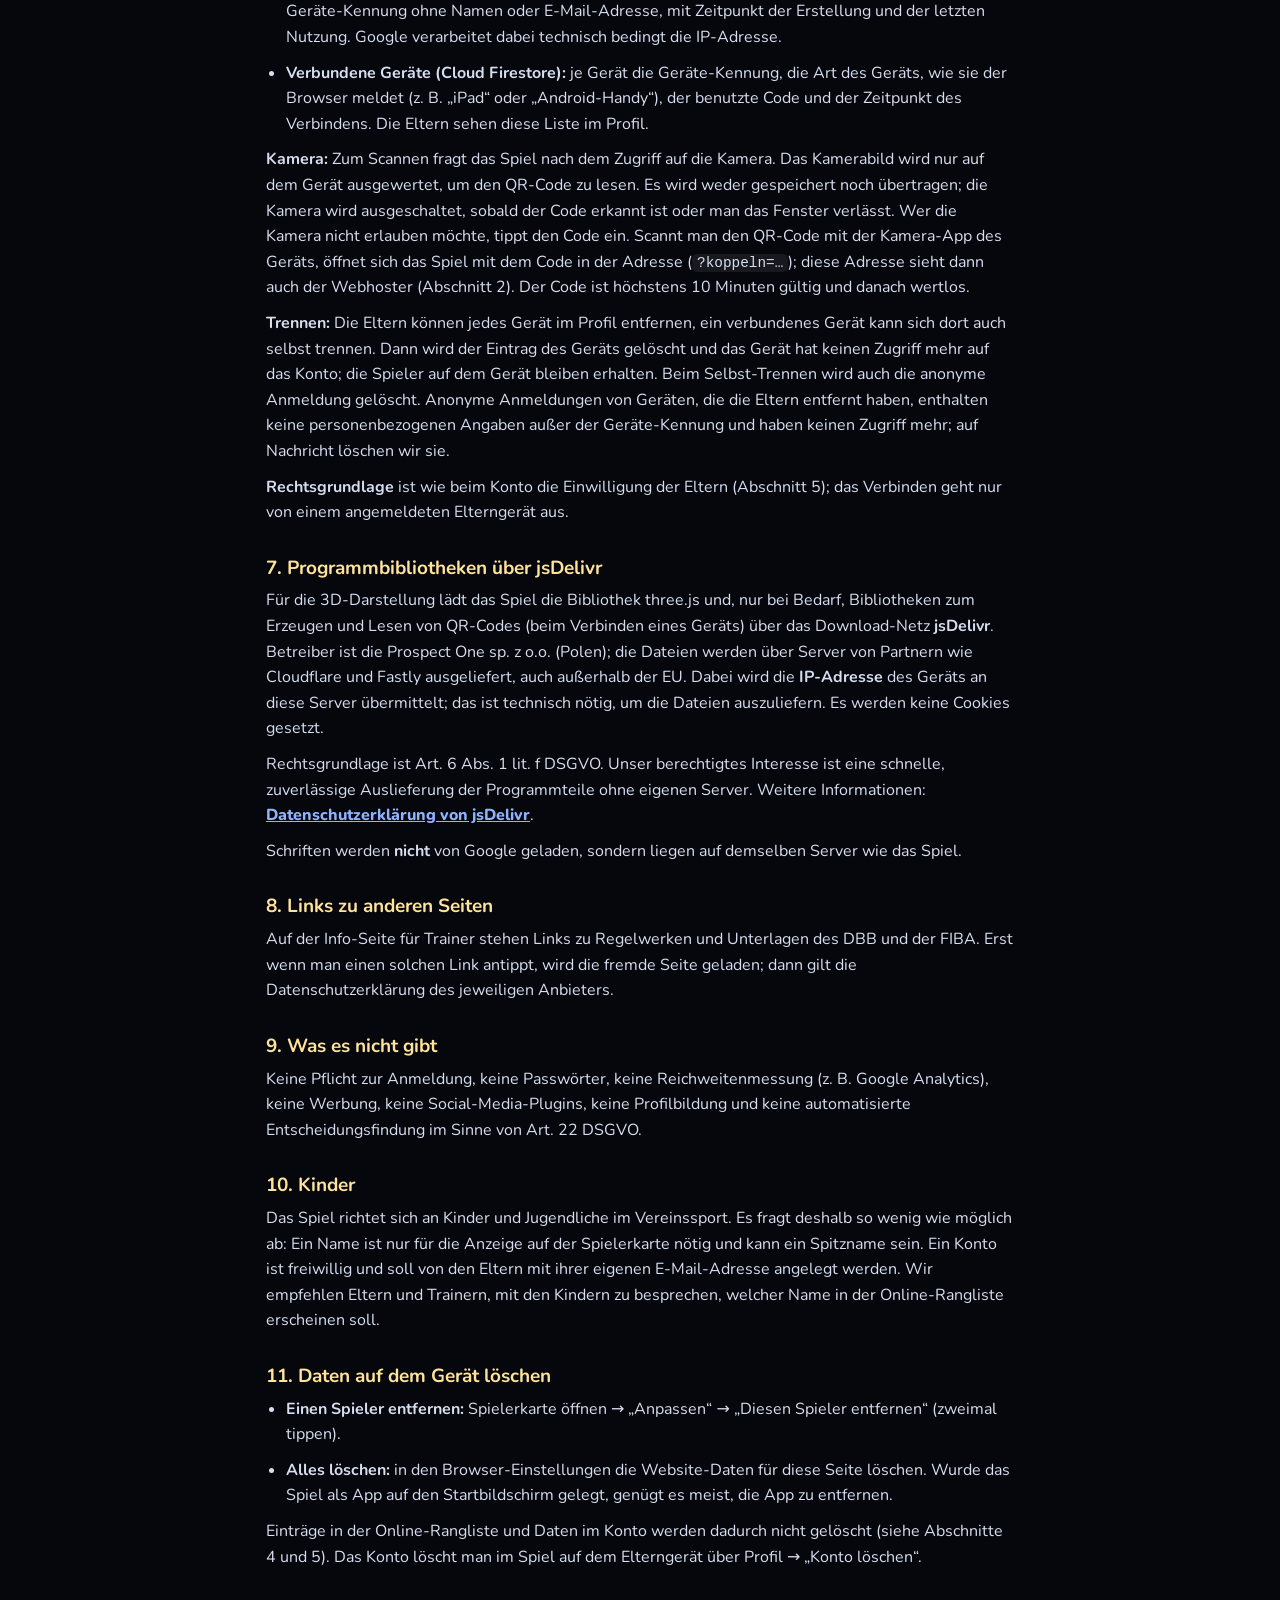
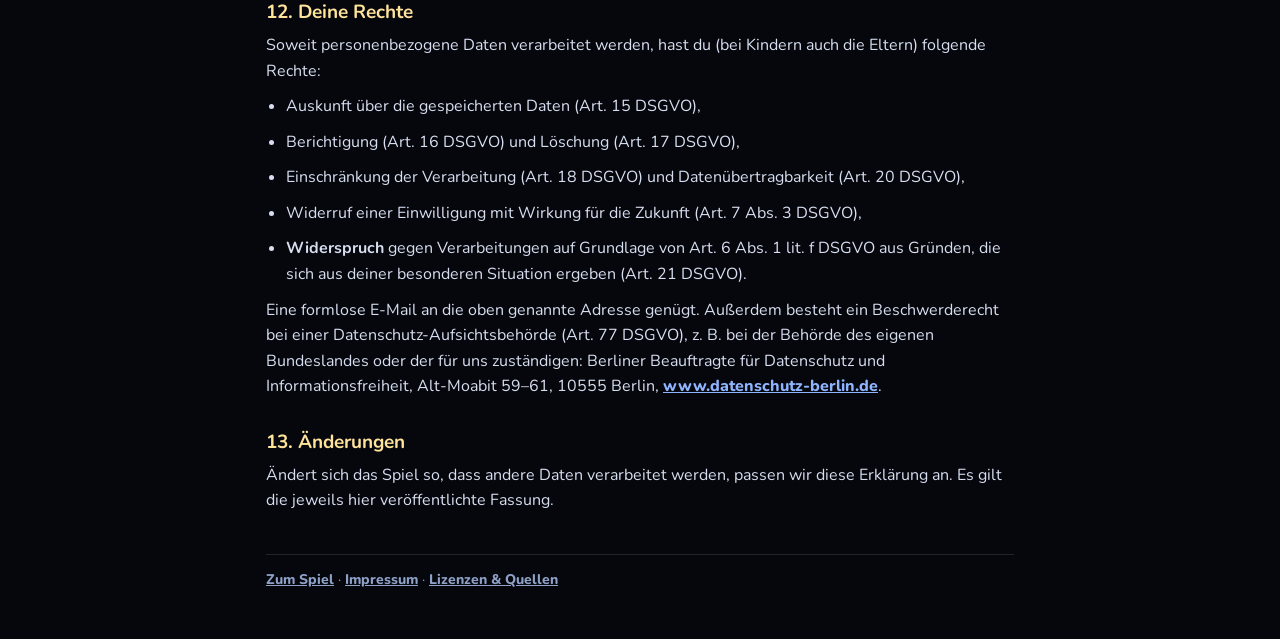
==== commit aa1da3aa: "Profil oben rechts: Spieler und Konto an einem Ort, weitere Geräte per QR-Code - Neue Profil-Taste i" ====
--- a/datenschutz.html
+++ b/datenschutz.html
@@ -22,7 +22,7 @@
 <ul>
 <li><b>Keine Cookies, keine Werbung, kein Tracking.</b> Spielen geht ohne Anmeldung.</li>
 <li>Ohne Konto bleiben Spielerkarte, Name, Trikotnummer, Aussehen, Level und Statistik <b>nur auf dem Gerät</b>.</li>
-<li><b>Freiwilliges Konto:</b> Wer den Spieler auf mehreren Geräten haben möchte, kann sich mit der <b>E-Mail-Adresse der Eltern</b> anmelden, ohne Passwort (Link per E-Mail). Dann liegen die Spielerkarten zusätzlich bei Google Firebase. Die E-Mail-Adresse wird nie angezeigt. Das Konto lässt sich im Spiel jederzeit löschen (siehe <a href="#konto">Abschnitt 5</a>).</li>
+<li><b>Freiwilliges Konto:</b> Wer den Spieler auf mehreren Geräten haben möchte, kann sich mit der <b>E-Mail-Adresse der Eltern</b> anmelden, ohne Passwort (Link per E-Mail). Dann liegen die Spielerkarten zusätzlich bei Google Firebase. Die E-Mail-Adresse wird nie angezeigt. Weitere Geräte, z. B. das Tablet der Kinder, verbinden die Eltern per <b>QR-Code</b>; auf diesen Geräten wird keine E-Mail-Adresse eingegeben. Das Konto lässt sich im Spiel jederzeit löschen (siehe <a href="#konto">Abschnitt 5</a> und <a href="#geraete">6</a>).</li>
 <li>In die Online-Rangliste kommt ein <b>Vor- oder Spitzname mit dem Ergebnis</b>, wenn man nach einem Spiel auf <b>„Eintragen“</b> tippt oder, mit Konto, automatisch nach jedem Spiel. Diese Einträge kann jeder mit dem Team-Link sehen. Bitte keine vollen Namen verwenden.</li>
 <li>Beim Laden der Seite sehen der Webhoster (GitHub) und das Download-Netz jsDelivr technisch bedingt die IP-Adresse des Geräts.</li>
 <li>Einträge in der Rangliste löschen wir auf Nachricht hin. Die Daten auf dem Gerät löscht man selbst (siehe <a href="#loeschen">unten</a>).</li>
@@ -47,14 +47,14 @@
 <h2>3. Speicherung auf dem Gerät</h2>
 <p>Damit das Spiel funktioniert, legt es Daten im Speicher des Browsers ab (<code>localStorage</code> und <code>sessionStorage</code>). <b>Cookies werden nicht gesetzt.</b> Gespeichert werden:</p>
 <ul>
-<li><b>Spielerkarte:</b> Name bzw. Spitzname, Trikotnummer, Lieblingsposition, Aussehen der Figur, Level und XP, Abzeichen, Statistik je Lernziel und Spielzug, Rekorde, eine zufällige Kennung des Spielers (damit ein Spieler-Link dem richtigen Spieler zugeordnet wird);</li>
+<li><b>Spielerkarte:</b> Name bzw. Spitzname, Trikotnummer, Lieblingsposition, Aussehen der Figur, Level und XP, Abzeichen, Statistik je Lernziel und Spielzug, Rekorde, eine zufällige Kennung des Spielers (damit der Spieler im Konto wiedererkannt wird);</li>
 <li><b>Einstellungen:</b> zuletzt gewählte Position, Spielform, Schwierigkeit und Spielzüge;</li>
 <li><b>Mehrere Spieler:</b> die Liste der Spieler auf diesem Gerät und wer gerade spielt;</li>
 <li><b>Rangliste auf dem Gerät:</b> eingetragene Ergebnisse und Einträge, die wegen fehlender Verbindung noch nicht an die Online-Rangliste geschickt werden konnten.</li>
-<li><b>Konto (nur wenn angemeldet):</b> die E-Mail-Adresse, eine zufällige Konto-Kennung und die Zugangsschlüssel der Anmeldung (Tokens), welche Spieler schon im Konto sind; während einer Anmeldung kurz die E-Mail-Adresse, an die der Link ging.</li>
+<li><b>Konto (nur wenn angemeldet oder verbunden):</b> auf dem Elterngerät die E-Mail-Adresse, eine zufällige Konto-Kennung und die Zugangsschlüssel der Anmeldung (Tokens); auf einem verbundenen Gerät die Konto-Kennung, die E-Mail-Adresse nur verdeckt (z. B. „e•••@beispiel.de“), eine zufällige Geräte-Kennung und deren Zugangsschlüssel; außerdem, welche Spieler schon im Konto sind; während einer Anmeldung kurz die E-Mail-Adresse, an die der Link ging.</li>
 </ul>
 <p>Außerdem speichert ein <b>Service Worker</b> die Dateien des Spiels im Cache des Browsers, damit es auch ohne Internet startet. Nach dem ersten Spiel bittet das Spiel den Browser einmal, die Daten nicht automatisch zu löschen („dauerhafter Speicher“); manche Browser fragen dafür nach.</p>
-<p>Diese Daten verlassen das Gerät nicht, außer man trägt sich in die Online-Rangliste ein (Abschnitt 4), meldet sich mit einem Konto an (Abschnitt 5) oder teilt selbst einen Spieler-Link (Abschnitt 6). Wir haben keinen Zugriff darauf. Die Speicherung ist für den vom Nutzer gewünschten Dienst unbedingt erforderlich (§ 25 Abs. 2 Nr. 2 TDDDG); eine Einwilligung ist dafür nicht nötig. Soweit dabei personenbezogene Daten verarbeitet werden, ist Rechtsgrundlage Art. 6 Abs. 1 lit. b und f DSGVO (Bereitstellung des Spiels mit Fortschritt und Einstellungen).</p>
+<p>Diese Daten verlassen das Gerät nicht, außer man trägt sich in die Online-Rangliste ein (Abschnitt 4), meldet sich mit einem Konto an (Abschnitt 5) oder verbindet ein Gerät mit dem Konto (Abschnitt 6). Wir haben keinen Zugriff darauf. Die Speicherung ist für den vom Nutzer gewünschten Dienst unbedingt erforderlich (§ 25 Abs. 2 Nr. 2 TDDDG); eine Einwilligung ist dafür nicht nötig. Soweit dabei personenbezogene Daten verarbeitet werden, ist Rechtsgrundlage Art. 6 Abs. 1 lit. b und f DSGVO (Bereitstellung des Spiels mit Fortschritt und Einstellungen).</p>
 
 <h2 id="rangliste">4. Online-Rangliste (Google Firebase)</h2>
 <p>Nach einem Spiel kann man sich freiwillig in eine gemeinsame Rangliste des Teams eintragen. Erst durch Tippen auf <b>„Eintragen“</b> werden folgende Daten gesendet. Mit Konto (Abschnitt 5) geschieht das <b>automatisch nach jedem Spiel</b> unter dem Spitznamen des Spielers; dem haben die Eltern bei der Anmeldung zugestimmt.</p>
@@ -72,25 +72,33 @@
 <p><b>Speicherdauer:</b> Einträge bleiben gespeichert, bis sie auf Anfrage gelöscht werden oder die Rangliste nicht mehr gebraucht wird.</p>
 
 <h2 id="konto">5. Freiwilliges Konto mit E-Mail-Link</h2>
-<p>Unter Spielerkarte → <b>„Sichern“</b> können Eltern ein Konto anlegen, damit der Spieler auf jedem Gerät erhalten bleibt (z. B. Handy und Tablet, nach einem neuen Gerät oder wenn der Browser Daten gelöscht hat). Es gibt <b>kein Passwort</b>: Man gibt eine E-Mail-Adresse ein und bekommt einen Link, der die Anmeldung abschließt. Erst mit dem Klick auf diesen Link entsteht das Konto; damit ist bestätigt, dass die Adresse stimmt und ihr Inhaber einverstanden ist (Double-Opt-in). Wird der Link nicht angeklickt, entsteht kein Konto.</p>
+<p>Oben rechts unter <b>„Profil“</b> können Eltern ein Konto anlegen, damit der Spieler auf jedem Gerät erhalten bleibt (z. B. Handy und Tablet, nach einem neuen Gerät oder wenn der Browser Daten gelöscht hat). Es gibt <b>kein Passwort</b>: Man gibt eine E-Mail-Adresse ein und bekommt einen Link, der die Anmeldung abschließt. Erst mit dem Klick auf diesen Link entsteht das Konto; damit ist bestätigt, dass die Adresse stimmt und ihr Inhaber einverstanden ist (Double-Opt-in). Wird der Link nicht angeklickt, entsteht kein Konto.</p>
 <p><b>Was gespeichert wird:</b></p>
 <ul>
 <li><b>Anmeldung (Firebase Authentication):</b> die E-Mail-Adresse, eine zufällige Konto-Kennung, Zeitpunkt der Erstellung und der letzten Anmeldung. Google verarbeitet dabei technisch bedingt die IP-Adresse und verschickt die E-Mail mit dem Link (Absender <code>noreply@basketball-iq.firebaseapp.com</code>).</li>
 <li><b>Konto (Cloud Firestore):</b> der Zeitpunkt der Einwilligung und die Team-Namen, in deren Rangliste das Konto Einträge hat.</li>
-<li><b>Spieler im Konto (Cloud Firestore):</b> für jeden Spieler des Geräts dieselben Angaben wie im Spieler-Link (Spitzname, Trikotnummer, Aussehen, Lieblingsposition, Spielform, Altersklasse, Level und XP, Abzeichen, Statistik je Lernziel und Entscheidung, Zahl der Spiele, Zeitpunkt der letzten Änderung). Diese Angaben werden nach jedem Spiel und nach Änderungen an der Spielerkarte abgeglichen.</li>
+<li><b>Spieler im Konto (Cloud Firestore):</b> für jeden Spieler des Geräts die Angaben der Spielerkarte (Spitzname, Trikotnummer, Aussehen, Lieblingsposition, Spielform, Altersklasse, Level und XP, Abzeichen, Statistik je Lernziel und Entscheidung, Zahl der Spiele, Zeitpunkt der letzten Änderung). Diese Angaben werden nach jedem Spiel und nach Änderungen an der Spielerkarte abgeglichen.</li>
 </ul>
-<p><b>Wer sieht was?</b> Nur wer mit dem Konto angemeldet ist, kann dessen Spieler lesen und ändern (abgesichert durch die Sicherheitsregeln der Datenbank). Die E-Mail-Adresse wird im Spiel nie angezeigt, auch nicht in der Rangliste; dort erscheint nur der Spitzname (Abschnitt 4). Wir als Anbieter könnten die Daten in der Firebase-Konsole einsehen, tun das aber nur, wenn es für Anfragen nach Abschnitt 12 oder zur Fehlersuche nötig ist.</p>
+<p><b>Wer sieht was?</b> Nur wer mit dem Konto angemeldet ist oder ein damit verbundenes Gerät nutzt (Abschnitt 6), kann dessen Spieler lesen und ändern (abgesichert durch die Sicherheitsregeln der Datenbank). Die E-Mail-Adresse wird im Spiel nie angezeigt, auch nicht in der Rangliste; dort erscheint nur der Spitzname (Abschnitt 4). Wir als Anbieter könnten die Daten in der Firebase-Konsole einsehen, tun das aber nur, wenn es für Anfragen nach Abschnitt 12 oder zur Fehlersuche nötig ist.</p>
 <p><b>Rechtsgrundlage</b> ist die Einwilligung (Art. 6 Abs. 1 lit. a DSGVO), die bei der Anmeldung mit einem Häkchen gegeben wird. Für Kinder unter 16 Jahren geben die Eltern die Einwilligung (Art. 8 DSGVO); das Spiel bittet deshalb ausdrücklich um die E-Mail-Adresse der Eltern. Den Zeitpunkt der Einwilligung speichern wir als Nachweis (Art. 7 Abs. 1 DSGVO).</p>
 <p><b>Anbieter</b> ist wie bei der Rangliste die Google Ireland Limited (Abschnitt 4). Die Spieler im Konto liegen in Cloud Firestore in Frankfurt am Main (Region „europe-west3“). Firebase Authentication ist ein weltweiter Dienst; die Anmeldedaten können dabei auch auf Servern der Google LLC in den USA verarbeitet werden. Google ist nach dem EU-US Data Privacy Framework zertifiziert (Angemessenheitsbeschluss, Art. 45 DSGVO); es gelten die Firebase-Datenverarbeitungsbedingungen (Auftragsverarbeitung nach Art. 28 DSGVO). Weitere Informationen: <a href="https://firebase.google.com/support/privacy" target="_blank" rel="noopener">Datenschutz und Sicherheit in Firebase</a>.</p>
-<p><b>Abmelden und löschen:</b> „Abmelden“ beendet die Anmeldung auf dem Gerät; die Spieler bleiben dort, werden aber nicht mehr abgeglichen. <b>„Konto löschen“</b> (Spielerkarte → Sichern) löscht sofort alle Spieler im Konto, die Ranglisten-Einträge des Kontos, das Konto-Dokument und die Anmeldung samt E-Mail-Adresse. Ist die letzte Anmeldung länger her, schickt das Spiel zur Sicherheit vorher noch einmal einen Link. Die Spieler auf dem Gerät bleiben erhalten (löschen wie in Abschnitt 11). Ein einzelner Spieler wird über „Diesen Spieler entfernen“ auch aus dem Konto entfernt. Alternativ genügt eine E-Mail an uns.</p>
+<p><b>Abmelden und löschen:</b> „Abmelden“ beendet die Anmeldung auf dem Gerät; die Spieler bleiben dort, werden aber nicht mehr abgeglichen. <b>„Konto löschen“</b> (Profil, auf dem Elterngerät) löscht sofort alle Spieler im Konto, die Ranglisten-Einträge des Kontos, die Liste der verbundenen Geräte, das Konto-Dokument und die Anmeldung samt E-Mail-Adresse. Verbundene Geräte verlieren damit den Zugriff. Ist die letzte Anmeldung länger her, schickt das Spiel zur Sicherheit vorher noch einmal einen Link. Die Spieler auf dem Gerät bleiben erhalten (löschen wie in Abschnitt 11). Ein einzelner Spieler wird über „Diesen Spieler entfernen“ auch aus dem Konto entfernt. Alternativ genügt eine E-Mail an uns.</p>
 <p><b>Speicherdauer:</b> bis das Konto gelöscht wird oder die Einwilligung widerrufen wird.</p>
 
-<h2>6. Spieler-Link, QR-Code und Teilen</h2>
-<p>Unter „Sichern“ erzeugt das Spiel einen Spieler-Link, der die Spielerkarte enthält (Name, Trikotnummer, Aussehen, Level, Abzeichen, Statistik). Diese Angaben stehen hinter dem Zeichen <code>#</code> in der Adresse. Dieser Teil wird vom Browser <b>nicht an den Server übertragen</b>; er wird nur auf dem Gerät gelesen, das den Link öffnet. Auch der QR-Code wird auf dem Gerät erzeugt.</p>
-<p>Wer den Link kopiert, teilt oder per Messenger verschickt, entscheidet selbst darüber; für die Verarbeitung durch den gewählten Messenger oder Dienst ist dessen Anbieter verantwortlich. Jeder, der den Link bekommt, kann den Spieler übernehmen. Deshalb den Link nur an sich selbst, die Eltern oder vertraute Personen schicken.</p>
+<h2 id="geraete">6. Weitere Geräte verbinden (QR-Code und Kamera)</h2>
+<p>Ist ein Gerät mit dem Konto angemeldet, können die Eltern dort unter Profil → <b>„Weiteres Gerät hinzufügen“</b> ein weiteres Gerät verbinden, z. B. das Tablet oder Handy der Kinder. Dafür zeigt das Elterngerät einen QR-Code und einen Code zum Eintippen. Auf dem anderen Gerät scannt man den QR-Code im Spiel (Profil → „QR-Code scannen“) oder tippt den Code ein. Eine E-Mail-Adresse wird dort nicht eingegeben.</p>
+<p><b>Was dabei gespeichert wird:</b></p>
+<ul>
+<li><b>Kopplungscode (Cloud Firestore):</b> ein zufälliger Code aus 8 Zeichen, die Konto-Kennung, der Ablaufzeitpunkt (10 Minuten) und die verdeckte E-Mail-Adresse (z. B. „e•••@beispiel.de“), damit das Kindergerät anzeigen kann, mit welchem Konto es verbunden ist. Der Code wird gelöscht, sobald ein Gerät verbunden ist oder das Elterngerät das Fenster schließt; nicht benutzte Codes sind nach 10 Minuten ungültig.</li>
+<li><b>Anmeldung des Geräts (Firebase Authentication):</b> eine anonyme Anmeldung, also eine zufällige Geräte-Kennung ohne Namen oder E-Mail-Adresse, mit Zeitpunkt der Erstellung und der letzten Nutzung. Google verarbeitet dabei technisch bedingt die IP-Adresse.</li>
+<li><b>Verbundene Geräte (Cloud Firestore):</b> je Gerät die Geräte-Kennung, die Art des Geräts, wie sie der Browser meldet (z. B. „iPad“ oder „Android-Handy“), der benutzte Code und der Zeitpunkt des Verbindens. Die Eltern sehen diese Liste im Profil.</li>
+</ul>
+<p><b>Kamera:</b> Zum Scannen fragt das Spiel nach dem Zugriff auf die Kamera. Das Kamerabild wird nur auf dem Gerät ausgewertet, um den QR-Code zu lesen. Es wird weder gespeichert noch übertragen; die Kamera wird ausgeschaltet, sobald der Code erkannt ist oder man das Fenster verlässt. Wer die Kamera nicht erlauben möchte, tippt den Code ein. Scannt man den QR-Code mit der Kamera-App des Geräts, öffnet sich das Spiel mit dem Code in der Adresse (<code>?koppeln=…</code>); diese Adresse sieht dann auch der Webhoster (Abschnitt 2). Der Code ist höchstens 10 Minuten gültig und danach wertlos.</p>
+<p><b>Trennen:</b> Die Eltern können jedes Gerät im Profil entfernen, ein verbundenes Gerät kann sich dort auch selbst trennen. Dann wird der Eintrag des Geräts gelöscht und das Gerät hat keinen Zugriff mehr auf das Konto; die Spieler auf dem Gerät bleiben erhalten. Beim Selbst-Trennen wird auch die anonyme Anmeldung gelöscht. Anonyme Anmeldungen von Geräten, die die Eltern entfernt haben, enthalten keine personenbezogenen Angaben außer der Geräte-Kennung und haben keinen Zugriff mehr; auf Nachricht löschen wir sie.</p>
+<p><b>Rechtsgrundlage</b> ist wie beim Konto die Einwilligung der Eltern (Abschnitt 5); das Verbinden geht nur von einem angemeldeten Elterngerät aus.</p>
 
 <h2>7. Programmbibliotheken über jsDelivr</h2>
-<p>Für die 3D-Darstellung lädt das Spiel die Bibliothek three.js und, nur beim Sichern, eine Bibliothek für den QR-Code über das Download-Netz <b>jsDelivr</b>. Betreiber ist die Prospect One sp. z o.o. (Polen); die Dateien werden über Server von Partnern wie Cloudflare und Fastly ausgeliefert, auch außerhalb der EU. Dabei wird die <b>IP-Adresse</b> des Geräts an diese Server übermittelt; das ist technisch nötig, um die Dateien auszuliefern. Es werden keine Cookies gesetzt.</p>
+<p>Für die 3D-Darstellung lädt das Spiel die Bibliothek three.js und, nur bei Bedarf, Bibliotheken zum Erzeugen und Lesen von QR-Codes (beim Verbinden eines Geräts) über das Download-Netz <b>jsDelivr</b>. Betreiber ist die Prospect One sp. z o.o. (Polen); die Dateien werden über Server von Partnern wie Cloudflare und Fastly ausgeliefert, auch außerhalb der EU. Dabei wird die <b>IP-Adresse</b> des Geräts an diese Server übermittelt; das ist technisch nötig, um die Dateien auszuliefern. Es werden keine Cookies gesetzt.</p>
 <p>Rechtsgrundlage ist Art. 6 Abs. 1 lit. f DSGVO. Unser berechtigtes Interesse ist eine schnelle, zuverlässige Auslieferung der Programmteile ohne eigenen Server. Weitere Informationen: <a href="https://www.jsdelivr.com/terms/privacy-policy-jsdelivr-net" target="_blank" rel="noopener">Datenschutzerklärung von jsDelivr</a>.</p>
 <p>Schriften werden <b>nicht</b> von Google geladen, sondern liegen auf demselben Server wie das Spiel.</p>
 
@@ -108,7 +116,7 @@
 <li><b>Einen Spieler entfernen:</b> Spielerkarte öffnen → „Anpassen“ → „Diesen Spieler entfernen“ (zweimal tippen).</li>
 <li><b>Alles löschen:</b> in den Browser-Einstellungen die Website-Daten für diese Seite löschen. Wurde das Spiel als App auf den Startbildschirm gelegt, genügt es meist, die App zu entfernen.</li>
 </ul>
-<p>Einträge in der Online-Rangliste und Daten im Konto werden dadurch nicht gelöscht (siehe Abschnitte 4 und 5). Das Konto löscht man im Spiel über Spielerkarte → Sichern → „Konto löschen“.</p>
+<p>Einträge in der Online-Rangliste und Daten im Konto werden dadurch nicht gelöscht (siehe Abschnitte 4 und 5). Das Konto löscht man im Spiel auf dem Elterngerät über Profil → „Konto löschen“.</p>
 
 <h2>12. Deine Rechte</h2>
 <p>Soweit personenbezogene Daten verarbeitet werden, hast du (bei Kindern auch die Eltern) folgende Rechte:</p>
